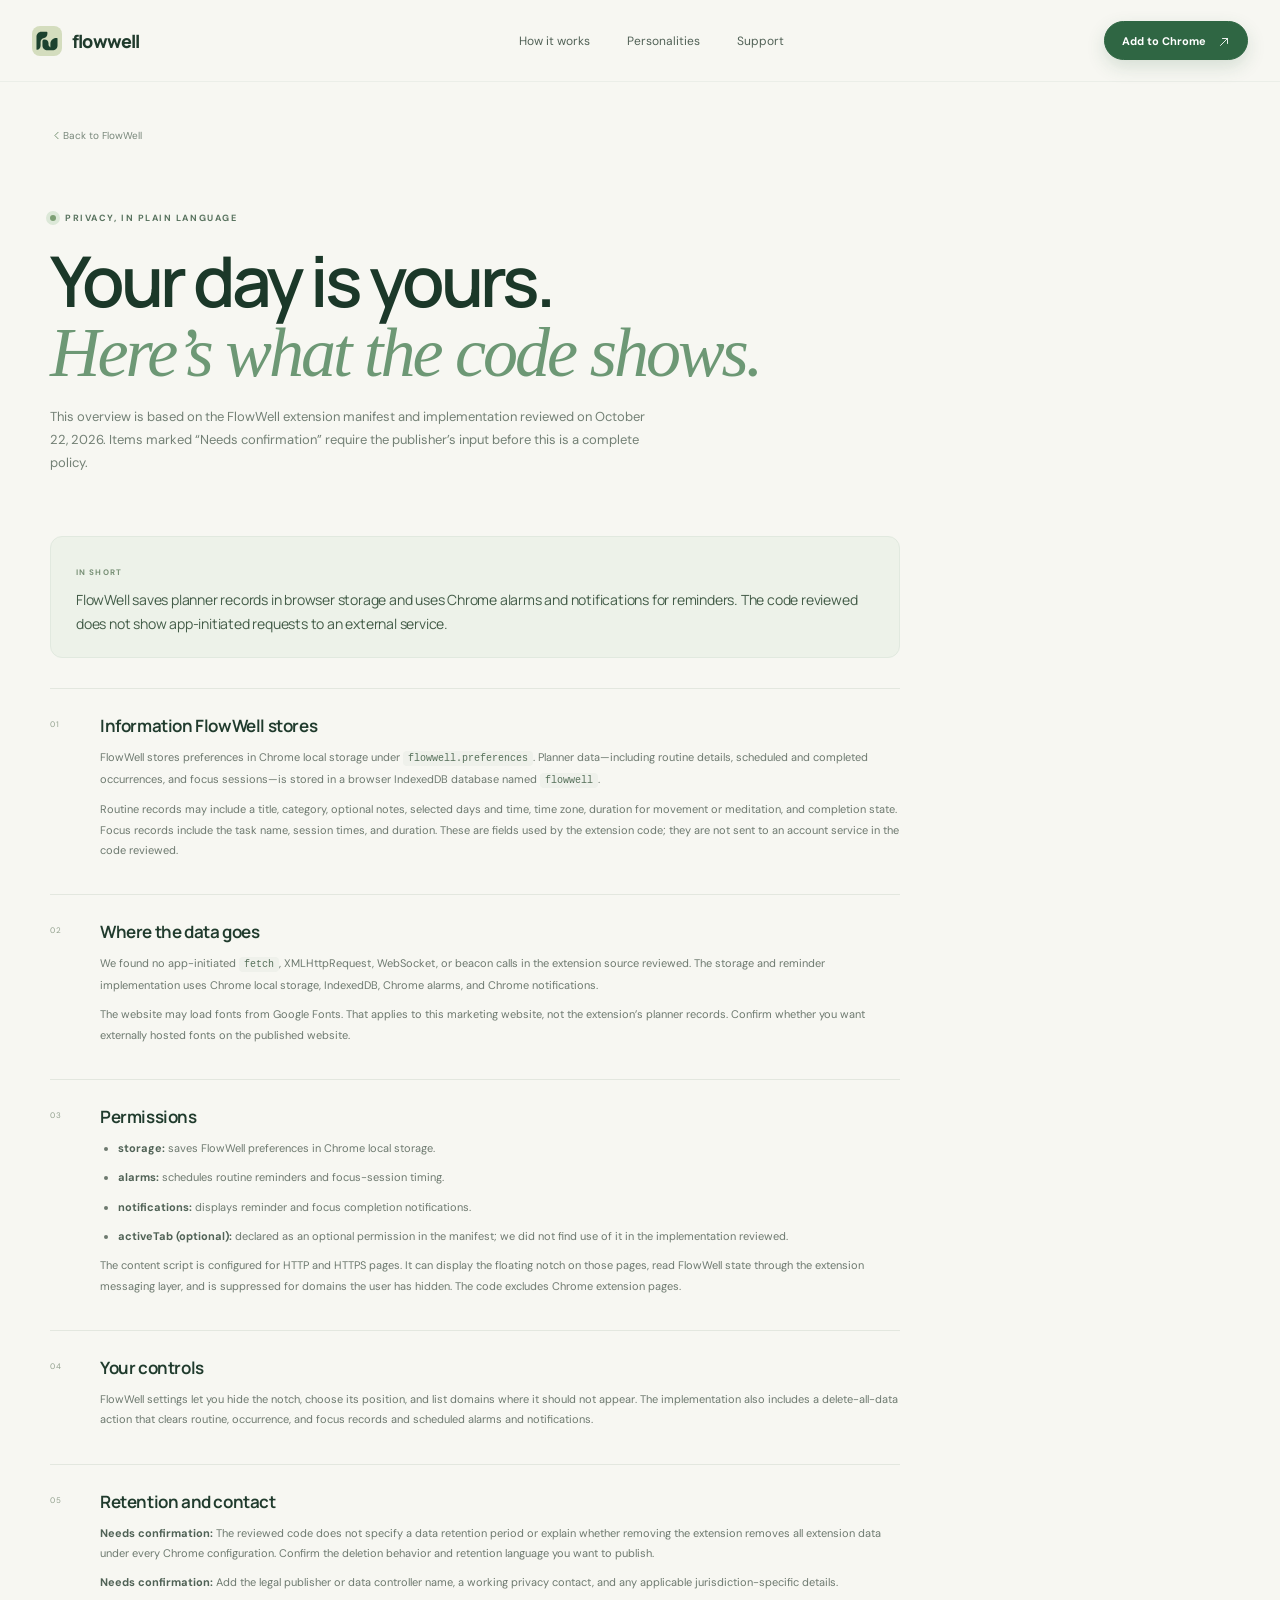
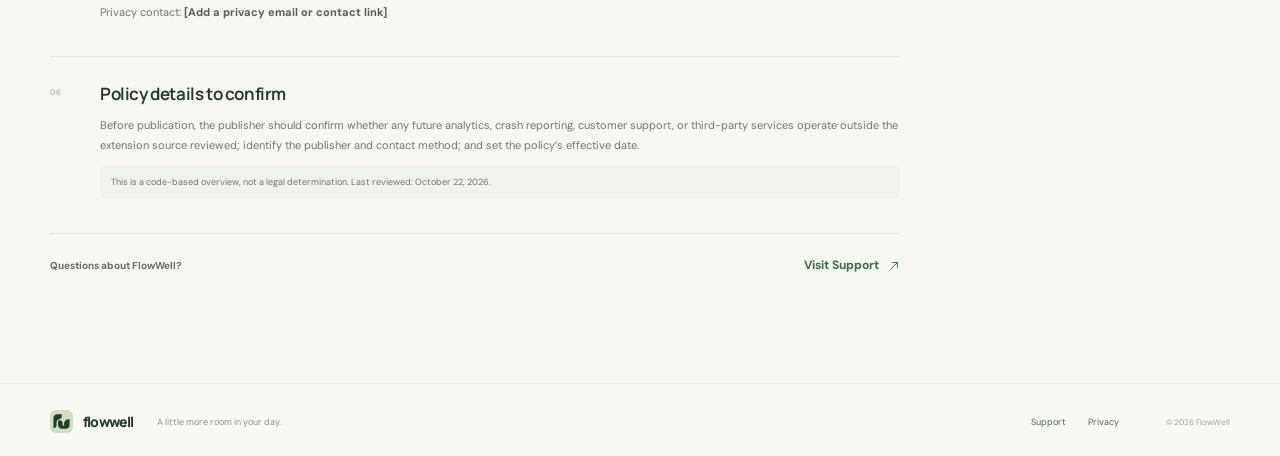
==== privacy/index.html @ b74dd92d "Add FlowWell marketing website" ====
<!doctype html><html lang="en"><head><meta charset="utf-8"><meta name="viewport" content="width=device-width,initial-scale=1"><meta name="theme-color" content="#f7f7f2"><meta name="description" content="FlowWell privacy overview based on the extension's manifest and implementation."><title>Privacy — FlowWell</title><link rel="icon" href="/icon/flowwell-friendly-128.png"><link href="https://fonts.googleapis.com/css2?family=DM+Sans:wght@400;500;600;700&family=Manrope:wght@400;500;600;700;800&display=swap" rel="stylesheet"><link rel="stylesheet" href="/styles.css"></head><body class="subpage"><header class="site-header"><a class="brand" href="/"><img src="/icon/flowwell-friendly.svg" alt=""><span>flowwell</span></a><nav class="main-nav"><a href="/#how">How it works</a><a href="/#personalities">Personalities</a><a href="/support">Support</a></nav><a class="button button-small header-cta" href="/#install">Add to Chrome <span>↗</span></a><button class="menu-toggle" aria-label="Open navigation" aria-expanded="false"><i></i><i></i></button></header><main class="subpage-main section-wrap"><a class="back-link" href="/">← &nbsp; Back to FlowWell</a><div class="subpage-hero"><span class="eyebrow"><i class="eyebrow-dot"></i> PRIVACY, IN PLAIN LANGUAGE</span><h1>Your day is yours.<br><em>Here’s what the code shows.</em></h1><p>This overview is based on the FlowWell extension manifest and implementation reviewed on October 22, 2026. Items marked “Needs confirmation” require the publisher’s input before this is a complete policy.</p></div><div class="privacy-document"><div class="privacy-summary"><span>IN SHORT</span><p>FlowWell saves planner records in browser storage and uses Chrome alarms and notifications for reminders. The code reviewed does not show app-initiated requests to an external service.</p></div><section><span class="doc-number">01</span><div><h2>Information FlowWell stores</h2><p>FlowWell stores preferences in Chrome local storage under <code>flowwell.preferences</code>. Planner data—including routine details, scheduled and completed occurrences, and focus sessions—is stored in a browser IndexedDB database named <code>flowwell</code>.</p><p>Routine records may include a title, category, optional notes, selected days and time, time zone, duration for movement or meditation, and completion state. Focus records include the task name, session times, and duration. These are fields used by the extension code; they are not sent to an account service in the code reviewed.</p></div></section><section><span class="doc-number">02</span><div><h2>Where the data goes</h2><p>We found no app-initiated <code>fetch</code>, XMLHttpRequest, WebSocket, or beacon calls in the extension source reviewed. The storage and reminder implementation uses Chrome local storage, IndexedDB, Chrome alarms, and Chrome notifications.</p><p>The website may load fonts from Google Fonts. That applies to this marketing website, not the extension’s planner records. Confirm whether you want externally hosted fonts on the published website.</p></div></section><section><span class="doc-number">03</span><div><h2>Permissions</h2><ul><li><strong>storage:</strong> saves FlowWell preferences in Chrome local storage.</li><li><strong>alarms:</strong> schedules routine reminders and focus-session timing.</li><li><strong>notifications:</strong> displays reminder and focus completion notifications.</li><li><strong>activeTab (optional):</strong> declared as an optional permission in the manifest; we did not find use of it in the implementation reviewed.</li></ul><p>The content script is configured for HTTP and HTTPS pages. It can display the floating notch on those pages, read FlowWell state through the extension messaging layer, and is suppressed for domains the user has hidden. The code excludes Chrome extension pages.</p></div></section><section><span class="doc-number">04</span><div><h2>Your controls</h2><p>FlowWell settings let you hide the notch, choose its position, and list domains where it should not appear. The implementation also includes a delete-all-data action that clears routine, occurrence, and focus records and scheduled alarms and notifications.</p></div></section><section><span class="doc-number">05</span><div><h2>Retention and contact</h2><p><strong>Needs confirmation:</strong> The reviewed code does not specify a data retention period or explain whether removing the extension removes all extension data under every Chrome configuration. Confirm the deletion behavior and retention language you want to publish.</p><p><strong>Needs confirmation:</strong> Add the legal publisher or data controller name, a working privacy contact, and any applicable jurisdiction-specific details.</p><p>Privacy contact: <strong>[Add a privacy email or contact link]</strong></p></div></section><section><span class="doc-number">06</span><div><h2>Policy details to confirm</h2><p>Before publication, the publisher should confirm whether any future analytics, crash reporting, customer support, or third-party services operate outside the extension source reviewed; identify the publisher and contact method; and set the policy’s effective date.</p><p class="review-note">This is a code-based overview, not a legal determination. Last reviewed: October 22, 2026.</p></div></section><div class="privacy-next"><span>Questions about FlowWell?</span><a class="text-link" href="/support">Visit Support <span>↗</span></a></div></div></main><footer class="site-footer"><a class="brand footer-brand" href="/"><img src="/icon/flowwell-friendly.svg" alt=""><span>flowwell</span></a><span class="footer-note">A little more room in your day.</span><nav><a href="/support">Support</a><a href="/privacy">Privacy</a></nav><small>© 2026 FlowWell</small></footer><script src="/icons.js" defer></script><script src="/app.js" defer></script></body></html>
---- styles.css ----
:root{--paper:#f7f7f2;--ink:#203b2d;--muted:#657268;--green:#457853;--green-dark:#183a2b;--mint:#e6eee4;--line:#e3e7df;--serif:Georgia,'Times New Roman',serif;--sans:'DM Sans',sans-serif;--display:'Manrope',sans-serif;--ease:cubic-bezier(.2,.75,.25,1)}*{box-sizing:border-box}html{scroll-behavior:smooth;scroll-padding-top:100px}body{margin:0;background:var(--paper);color:var(--ink);font-family:var(--sans);-webkit-font-smoothing:antialiased}a{color:inherit;text-decoration:none}button{font:inherit}button:focus-visible,a:focus-visible,summary:focus-visible{outline:3px solid #8ba97c;outline-offset:4px;border-radius:4px}.section-wrap{width:min(1180px,calc(100% - 64px));margin-inline:auto}.site-header{height:82px;padding:0 max(32px,calc((100vw - 1320px)/2));display:flex;align-items:center;justify-content:space-between;position:sticky;top:0;z-index:20;background:#f7f7f2eF;backdrop-filter:blur(18px);border-bottom:1px solid #e7eae3b8;animation:header-in .7s var(--ease) both}.brand{display:flex;align-items:center;gap:10px;font-family:var(--display);font-size:18px;font-weight:800;letter-spacing:-.8px}.brand img{width:30px;height:30px}.main-nav{display:flex;gap:37px;margin-left:60px}.main-nav a,.site-footer nav a{font-size:12px;color:#526257;transition:color .2s}.main-nav a:hover,.site-footer nav a:hover{color:#34704b}.button{min-height:50px;padding:0 23px;background:#2f6643;color:white;border:1px solid #2f6643;display:inline-flex;align-items:center;justify-content:center;gap:17px;border-radius:999px;font-size:13px;font-weight:700;box-shadow:0 7px 18px #2f66432b;transition:transform .25s var(--ease),box-shadow .25s,background .25s}.button:hover{transform:translateY(-3px);box-shadow:0 12px 25px #2f66443a;background:#244f35}.button span{font-size:16px;transition:transform .25s}.button:hover span{transform:translate(2px,-2px)}.button-small{min-height:39px;padding:0 17px;font-size:11px;gap:12px}.menu-toggle{display:none}.hero{min-height:650px;padding-top:95px;padding-bottom:92px;display:grid;grid-template-columns:.92fr 1.08fr;gap:34px;align-items:center}.eyebrow{display:inline-flex;align-items:center;gap:9px;font-size:9px;letter-spacing:1.55px;font-weight:700;color:#59735f}.eyebrow-dot{width:6px;height:6px;border-radius:50%;background:#7d9f74;box-shadow:0 0 0 4px #dce8d8;animation:dot-breathe 2.6s ease-in-out infinite}.hero h1,.subpage-hero h1{margin:24px 0 20px;font-family:var(--display);font-size:clamp(52px,6vw,80px);line-height:.99;letter-spacing:-5.5px;font-weight:600;color:#1b3829}.serene-word,h2 em,.subpage-hero h1 em{font-family:var(--serif);font-weight:400;letter-spacing:-4px;color:#6d9875}.hero-lede{max-width:418px;color:#67746b;font-size:15px;line-height:1.8}.hero-actions{margin-top:28px;display:flex;align-items:center;gap:26px}.text-link{font-size:12px;font-weight:700;color:#376d48;display:inline-flex;align-items:center;gap:9px}.text-link span{transition:transform .2s}.text-link:hover span{transform:translate(4px,-2px)}.hero-note{display:flex;align-items:center;gap:12px;margin-top:36px;color:#728075;font-size:10px}.tiny-avatars{display:flex;padding-left:4px}.tiny-avatars img{width:24px;height:24px;border-radius:50%;border:2px solid var(--paper);margin-left:-4px}.hero-art{position:relative;min-height:480px;display:grid;place-items:center;isolation:isolate}.browser-frame{width:min(590px,100%);height:376px;position:relative;z-index:2;overflow:visible;border:1px solid #d8dfd6;border-radius:15px;background:#fff;box-shadow:0 32px 75px #24422a16,0 2px 6px #1b382911;transform:perspective(1200px) rotateY(-5deg) rotateX(1deg);animation:frame-float 7s ease-in-out infinite}.browser-bar{height:41px;border-bottom:1px solid #eef0ec;display:flex;align-items:center;padding:0 13px;gap:20px}.traffic{display:flex;gap:5px}.traffic i{width:7px;height:7px;border-radius:50%;background:#e9ad9e}.traffic i:nth-child(2){background:#ecd9a3}.traffic i:nth-child(3){background:#b2ceb0}.address-pill{width:210px;margin:auto;background:#f4f6f2;border-radius:5px;padding:5px 10px;text-align:center;font-size:8px;color:#9aa49b}.lock{color:#84a185}.browser-dots{font-size:10px;color:#aab3a9;letter-spacing:2px}.browser-page{height:335px;padding:19px 24px;overflow:hidden;border-radius:0 0 15px 15px;background:#fbfcf8}.page-top{display:flex;justify-content:space-between;color:#8f9d8c;font-size:7px;letter-spacing:.5px}.page-logo{font-weight:800;letter-spacing:1.7px;color:#516f57}.page-body{width:270px;margin:35px auto}.page-kicker{font-family:var(--serif);font-style:italic;color:#95a592;font-size:11px}.page-title-lines{margin-top:9px}.page-title-lines b{display:block;width:180px;height:11px;margin:5px 0;background:#dfe7dc;border-radius:10px}.page-title-lines b:nth-child(2){width:135px}.page-line{display:block;width:220px;height:4px;margin-top:12px;background:#ebefea;border-radius:4px}.page-line.short{width:175px;margin-top:6px}.page-photo{position:relative;margin-top:18px;height:89px;border-radius:6px;overflow:hidden;background:linear-gradient(145deg,#e9edda,#d8e5d9 55%,#c7d7c9)}.sun{position:absolute;width:32px;height:32px;background:#ead8b8;border-radius:50%;top:17px;right:52px}.hill{position:absolute;bottom:-24px;width:190px;height:95px;border-radius:50% 50% 0 0}.hill-a{left:-20px;background:#9eaf94;transform:rotate(-8deg)}.hill-b{right:-37px;background:#829b85;bottom:-41px;transform:rotate(8deg)}.art-orbit{position:absolute;border:1px solid #dfe8db;border-radius:50%;z-index:-1;animation:orbit-breathe 8s ease-in-out infinite}.orbit-one{width:500px;height:500px}.orbit-two{width:425px;height:425px;animation-delay:-4s}.notch-demo{--n-bg:#fbfaf6;--n-panel:#f0f3ed;--n-ink:#26362d;--n-muted:#718076;--n-border:#e0e6dd;--n-accent:#477b53;--n-ring:#72a579;position:absolute;z-index:5;top:19px;left:50%;width:min(352px,calc(100% - 24px));transform:translateX(-50%);overflow:hidden;border:1px solid var(--n-border);border-radius:22px;background:var(--n-bg);color:var(--n-ink);box-shadow:0 17px 42px #24372733;transition:height .48s var(--ease),border-radius .4s,background .4s,color .4s}.notch-demo.gamified{--n-bg:#fbfaff;--n-panel:#f0ecf8;--n-ink:#302c45;--n-muted:#77728c;--n-border:#e1ddee;--n-accent:#7056aa;--n-ring:#9879d3}.notch-demo.workout{--n-bg:#19191c;--n-panel:#28282b;--n-ink:#f8f6f3;--n-muted:#b8b5b5;--n-border:#39393d;--n-accent:#ff906c;--n-ring:#ff906c}.notch-capsule{width:100%;height:58px;padding:0 14px;border:0;background:transparent;color:inherit;display:flex;align-items:center;gap:10px;text-align:left;cursor:pointer}.notch-capsule img{width:28px;height:28px;transition:transform .4s}.notch-capsule:hover img{transform:rotate(-9deg) scale(1.05)}.notch-title{min-width:0;flex:1;display:flex;flex-direction:column;gap:4px}.notch-title b{font-size:11px;white-space:nowrap;overflow:hidden;text-overflow:ellipsis}.notch-title small{font-size:7px;letter-spacing:.8px;color:var(--n-muted);font-weight:700}.notch-ring{width:21px;height:21px;border-radius:50%;background:conic-gradient(var(--n-ring) 41%,#e0e6df 0);display:grid;place-items:center;transition:transform .4s}.notch-ring i{width:15px;height:15px;background:var(--n-bg);border-radius:50%}.notch-chevron{font-size:14px;color:var(--n-muted);transition:transform .35s}.notch-demo.collapsed .notch-chevron{transform:rotate(180deg)}.notch-details{padding:2px 13px 12px;animation:detail-in .45s var(--ease) both}.notch-demo.collapsed .notch-details{display:none}.notch-greeting{display:flex;justify-content:space-between;align-items:center;padding:9px 3px 12px}.notch-greeting div{display:flex;flex-direction:column;gap:5px}.notch-greeting small{color:var(--n-muted);font-size:7px;letter-spacing:1px;font-weight:700}.notch-greeting b{font-size:13px;letter-spacing:-.3px}.mood-mark{display:grid;place-items:center;width:29px;height:29px;border-radius:50%;background:var(--n-panel);color:var(--n-accent);font-size:16px;animation:mood-turn 16s linear infinite}.reminder-preview{padding:10px 11px;border-radius:12px;border:1px solid var(--n-border);background:var(--n-panel);animation:card-pop .6s var(--ease) both}.reminder-meta{display:flex;justify-content:space-between;margin-bottom:8px;font-size:7px;letter-spacing:.6px;font-weight:700;color:var(--n-muted)}.reminder-preview>b{font-size:11px}.reminder-preview p{margin:6px 0 9px;font-size:9px;color:var(--n-muted)}.notch-actions{display:flex;gap:6px}.notch-actions span{padding:6px 9px;border:1px solid var(--n-border);border-radius:7px;color:var(--n-ink);font-size:8px;font-weight:600;background:var(--n-bg)}.notch-actions span:first-child{background:var(--n-accent);color:#fff;border-color:var(--n-accent)}.notch-foot{display:flex;justify-content:space-between;padding:10px 2px 1px;font-size:7px;color:var(--n-muted)}.notch-foot b{color:var(--n-accent)}.art-caption{position:absolute;left:50%;top:410px;transform:translateX(-50%);z-index:3;white-space:nowrap;color:#8a988b;font-size:8px;letter-spacing:1.5px;font-weight:700}.caption-pulse{display:inline-block;width:6px;height:6px;margin-right:7px;border-radius:50%;background:#7fa57b;animation:dot-breathe 2s infinite}.float-chip{position:absolute;z-index:6;padding:11px 14px;display:flex;gap:10px;align-items:center;background:#fff;border:1px solid #e2e7e0;border-radius:12px;box-shadow:0 10px 25px #253b291b;animation:chip-float 5s ease-in-out infinite}.float-chip span:not(.chip-icon):not(.chip-check){display:flex;flex-direction:column;gap:4px}.float-chip b{font-size:10px}.float-chip small{font-size:6px;letter-spacing:.8px;color:#829087}.chip-icon,.chip-check{width:26px;height:26px;border-radius:50%;display:grid;place-items:center;background:#e8efe5;color:#457853}.chip-top{top:100px;right:-9px}.chip-bottom{bottom:59px;left:-2px;animation-delay:-2.5s}.ticker{overflow:hidden;border-block:1px solid #e8ebe5;background:#f0f2ec}.ticker-track{width:max-content;height:52px;display:flex;align-items:center;gap:36px;animation:ticker-scroll 32s linear infinite}.ticker span{font-size:8px;letter-spacing:1.8px;font-weight:700;color:#748476}.ticker i{color:#9bad91;font-size:11px;font-style:normal}.intro{padding-top:130px;padding-bottom:127px}.section-heading{text-align:center;max-width:600px;margin:0 auto 48px}.section-heading h2,.personality-heading h2,.routine-copy h2,.privacy-content h2,.faq-heading h2,.notch-copy h2{font-family:var(--display);font-weight:550;letter-spacing:-2.4px;line-height:1.07;font-size:clamp(34px,4vw,48px);margin:18px 0 14px}.section-heading h2 em,.personality-heading h2 em,.routine-copy h2 em,.privacy-content h2 em,.faq-heading h2 em,.notch-copy h2 em{letter-spacing:-2px}.section-heading p,.personality-heading>p,.routine-copy>p,.privacy-content>p,.notch-copy>p{max-width:490px;margin:0 auto;color:#738075;font-size:12px;line-height:1.8}.story-grid{display:grid;grid-template-columns:repeat(3,1fr);gap:16px}.story-card{position:relative;min-height:360px;border:1px solid #e2e7df;border-radius:15px;background:#fbfcf9;padding:21px;overflow:hidden;transition:transform .35s var(--ease),box-shadow .35s,border-color .3s}.story-card:hover{transform:translateY(-6px);box-shadow:0 18px 37px #213a2814;border-color:#d4dfd2}.card-index{font-size:8px;letter-spacing:1px;color:#91a091;font-weight:700}.mini-calendar{margin-top:21px;padding:14px;background:white;border:1px solid #edf0eb;border-radius:10px;box-shadow:0 4px 14px #1f3a2508}.calendar-head{display:flex;justify-content:space-between;font-size:9px;color:#45594a}.calendar-head span{color:#9aa69b}.week-row{display:grid;grid-template-columns:repeat(5,1fr);margin:14px 0 10px}.week-row span{display:flex;flex-direction:column;align-items:center;gap:4px;padding:5px 0;color:#99a49a}.week-row small{font-size:6px;letter-spacing:.6px}.week-row b{font-size:9px;font-weight:500}.week-row .active{border-radius:7px;background:#e8f0e4;color:#3f754b}.agenda-row{display:flex;align-items:center;gap:8px;padding:8px 0;border-top:1px solid #f0f2ed}.agenda-dot{width:6px;height:6px;border-radius:50%;background:#80a680}.agenda-dot.lilac{background:#9985c1}.agenda-row>span{display:flex;flex-direction:column;gap:3px;flex:1}.agenda-row b{font-size:8px}.agenda-row small{font-size:6px;color:#8b988c}.agenda-row strong{font-size:9px;color:#68906b}.agenda-clock{color:#9b8bc4!important}.story-card h3{margin:19px 0 7px;font-family:var(--display);font-size:15px;letter-spacing:-.4px}.story-card>p{margin:0;color:#7b877d;font-size:10px;line-height:1.65}.focus-card{background:#f1f3ed}.focus-visual{height:201px;position:relative;display:grid;place-items:center;overflow:hidden}.focus-halo{position:absolute;width:156px;height:156px;border:1px solid #d8e1d3;border-radius:50%;animation:halo 5s ease-in-out infinite}.focus-halo:before,.focus-halo:after{content:'';position:absolute;inset:13px;border:1px solid #dce5d8;border-radius:50%}.focus-halo:after{inset:27px}.focus-disc{width:126px;height:126px;border-radius:50%;background:#fff;box-shadow:0 6px 20px #34553812;display:flex;flex-direction:column;align-items:center;justify-content:center;position:relative}.focus-disc>span{font-size:6px;letter-spacing:1px;color:#829183;font-weight:700}.focus-disc>b{margin:6px 0;font-size:25px;font-family:var(--display);letter-spacing:-1.5px;font-weight:600;color:#315b3a;font-variant-numeric:tabular-nums}.focus-disc>b span{color:#80a480}.focus-disc small{font-size:7px;color:#829183}.focus-dot{position:absolute;width:8px;height:8px;border-radius:50%;background:#6d9875;box-shadow:0 0 0 5px #e4ebe0}.dot-a{top:35px;left:77px}.dot-b{bottom:29px;right:76px;width:5px;height:5px}.focus-label{position:absolute;right:9px;top:35px;font-family:var(--serif);font-size:9px;line-height:1.35;font-style:italic;color:#8d9e8c}.summary-card{background:#fbfaf6}.summary-top{display:flex;flex-direction:column;gap:5px;margin-top:19px}.summary-top span{font-size:7px;color:#91a091;letter-spacing:1px;font-weight:700}.summary-top b{font-family:var(--display);font-size:13px}.summary-complete{display:flex;gap:12px;align-items:center;padding:15px 0}.summary-ring{width:51px;height:51px;display:grid;place-items:center;border-radius:50%;background:conic-gradient(#77a276 67%,#e4e9df 0);position:relative}.summary-ring:before{content:'';position:absolute;inset:5px;border-radius:50%;background:#fbfaf6}.summary-ring span{position:relative;font-family:var(--display);font-size:16px;font-weight:700}.summary-ring small{font-size:8px;color:#849186}.summary-complete>div:last-child{display:flex;flex-direction:column;gap:4px}.summary-complete>div:last-child b{font-size:8px}.summary-complete>div:last-child small{font-size:7px;color:#849186}.summary-stats{display:grid;grid-template-columns:1fr 1fr;gap:6px}.summary-stats div{padding:8px;background:#f3f4ef;border-radius:7px;display:flex;flex-direction:column;gap:4px}.summary-stats span{font-size:7px;color:#829084}.summary-stats b{font-size:9px}.notch-section{padding:92px 0;background:#edf1e9;overflow:hidden}.notch-section-inner{display:grid;grid-template-columns:.8fr 1.2fr;gap:60px;align-items:center}.notch-copy h2{margin-top:20px}.notch-copy>p{margin:0;max-width:390px}.state-buttons{display:flex;flex-wrap:wrap;gap:7px;margin-top:27px}.state-btn{border:1px solid #d5ded2;border-radius:999px;background:transparent;color:#68796b;padding:9px 12px;font-size:9px;cursor:pointer;transition:all .2s}.state-btn:hover{border-color:#8dab88;color:#345d3c}.state-btn.active{border-color:#477b53;background:#477b53;color:white;box-shadow:0 4px 12px #477b532a}.state-hint{display:flex;align-items:center;gap:9px;margin:13px 0 0;color:#89948a;font-size:8px}.hint-line{width:19px;height:1px;background:#95a58f}.notch-stage{min-height:390px;display:grid;place-items:center;position:relative}.stage-browser{position:relative;width:min(545px,100%);height:332px;border:1px solid #d7ded6;border-radius:12px;background:#fbfcf9;box-shadow:0 22px 55px #30453118;transform:perspective(1000px) rotateY(4deg);transition:transform .5s var(--ease)}.stage-browser:hover{transform:perspective(1000px) rotateY(0) translateY(-3px)}.stage-top{height:35px;border-bottom:1px solid #e9ede7;display:flex;align-items:center;padding:0 12px;gap:16px}.stage-top .address-pill{width:190px}.stage-copy{padding:44px 58px}.stage-copy span{display:block;color:#91a18d;font-size:7px;letter-spacing:1.2px;font-weight:700}.stage-copy b{display:block;margin:11px 0 17px;font-family:var(--serif);font-size:24px;font-weight:400;line-height:1.2;color:#637961}.stage-copy i{display:block;width:184px;height:4px;margin:6px 0;border-radius:3px;background:#e7ece4}.stage-copy i:last-child{width:145px}.stage-browser .notch-demo{top:14px}.stage-browser .notch-demo.collapsed{height:59px}.stage-browser .notch-demo.focus-preview .notch-ring{background:conic-gradient(var(--n-ring) 72%,#e0e6df 0)}.notch-demo.focus-preview .reminder-preview{padding:10px 11px}.personality-section{padding-top:124px;padding-bottom:130px}.personality-heading{display:flex;justify-content:space-between;align-items:end;margin-bottom:34px}.personality-heading h2{margin-bottom:0}.personality-heading>p{margin:0 0 5px;max-width:320px}.personality-grid{display:grid;grid-template-columns:repeat(3,1fr);gap:14px}.personality-card{position:relative;min-height:329px;padding:20px;border-radius:13px;border:1px solid #e1e6de;background:#edf3ea;overflow:hidden;transition:transform .35s var(--ease),box-shadow .35s,border-color .3s}.personality-card:hover{transform:translateY(-6px);box-shadow:0 17px 32px #23422b18}.personality-top{display:flex;align-items:center;justify-content:space-between;font-size:7px;letter-spacing:1px;font-weight:700;color:#769079}.personality-check{width:17px;height:17px;border-radius:50%;display:grid;place-items:center;background:#dce8d8;color:#477b53;font-size:9px}.personality-logo{width:58px;height:58px;display:block;margin:24px 0 12px;filter:drop-shadow(0 6px 8px #31543817);transition:transform .4s var(--ease)}.personality-card:hover .personality-logo{transform:rotate(-5deg) scale(1.08)}.personality-card h3{margin:0;font-family:var(--display);font-size:20px;letter-spacing:-.7px}.personality-card p{max-width:265px;min-height:48px;margin:8px 0 15px;color:#718074;font-size:10px;line-height:1.65}.swatches{display:flex;gap:5px}.swatches i{width:19px;height:5px;border-radius:4px;background:#477b53}.swatches i:nth-child(2){background:#a7b99b}.swatches i:nth-child(3){background:#e2d5c5}.personality-select{position:absolute;right:17px;bottom:17px;padding:8px 10px;border:1px solid #d2dfd0;border-radius:999px;background:#f8faf6;color:#416c49;font-size:8px;font-weight:700;cursor:pointer;transition:all .2s}.personality-select:hover{background:#477b53;color:#fff;border-color:#477b53}.personality-select span{margin-left:8px}.gamified-card{background:#f1eef8;border-color:#e4dcef}.gamified-card .personality-top{color:#8070a5}.gamified-card .personality-check{background:#e5dff1;color:#7056aa}.gamified-card h3{color:#443660}.gamified-card p{color:#79728b}.gamified-card .swatches i{background:#7056aa}.gamified-card .swatches i:nth-child(2){background:#af9ad5}.gamified-card .swatches i:nth-child(3){background:#d6d1e2}.gamified-card .personality-select{color:#6c579d;background:#faf8fc;border-color:#ded6ec}.gamified-card .personality-select:hover{background:#7056aa;color:white}.plant-ornament{position:absolute;right:27px;top:91px;color:#a28bd0;font-size:29px;opacity:.65;animation:plant-sway 4s ease-in-out infinite}.workout-card{background:#202124;border-color:#343539;color:#f3f1ef}.workout-card .personality-top{color:#b6a8a2}.workout-card .personality-check{color:#fa997b;background:#383235}.workout-card p{color:#b0adb0}.workout-card .swatches i{background:#ff906c}.workout-card .swatches i:nth-child(2){background:#778d75}.workout-card .swatches i:nth-child(3){background:#35363a}.workout-card .personality-select{background:#303034;border-color:#48484d;color:#ffab8f}.workout-card .personality-select:hover{background:#ff906c;color:#261a17;border-color:#ff906c}.motion-lines{position:absolute;right:20px;top:105px;width:63px;height:43px}.motion-lines i{position:absolute;right:0;width:28px;height:2px;border-radius:2px;background:#fa9273;transform:rotate(-37deg)}.motion-lines i:nth-child(2){top:11px;right:11px;width:20px;opacity:.7}.motion-lines i:nth-child(3){top:22px;right:23px;width:14px;opacity:.45}.routine-section{padding:102px 0;background:#f0f2ec;overflow:hidden}.routine-inner{display:grid;grid-template-columns:1fr 1fr;gap:80px;align-items:center}.routine-copy h2{margin-top:18px}.routine-copy>p{margin:0;max-width:415px}.routine-list{list-style:none;padding:0;margin:22px 0 0;display:grid;gap:11px;color:#607064;font-size:10px}.routine-list li{display:flex;align-items:center;gap:10px}.routine-list li span{width:19px;height:19px;display:grid;place-items:center;border-radius:50%;background:#e1eade;color:#618966;font-size:10px}.routine-visual{min-height:360px;display:grid;place-items:center;position:relative}.routine-blob{width:310px;height:310px;position:absolute;border-radius:47% 53% 62% 38%/45% 41% 59% 55%;background:#e4ebdf;animation:blob-drift 11s ease-in-out infinite}.routine-note{position:relative;width:min(330px,90%);padding:20px;background:#fff;border:1px solid #e3e9e0;border-radius:14px;box-shadow:0 22px 48px #263f2a12;transform:rotate(2deg);animation:note-float 7s ease-in-out infinite}.note-overline{font-size:7px;letter-spacing:1.1px;font-weight:700;color:#94a092}.routine-item{display:flex;align-items:center;gap:10px;padding:14px 0;border-bottom:1px solid #f0f2ee}.routine-icon{width:29px;height:29px;border-radius:9px;display:grid;place-items:center;font-size:15px}.routine-icon.mint{background:#edf4e8;color:#628762}.routine-icon.peach{background:#faeee6;color:#bd8a6a}.routine-icon.lilac{background:#f1edf8;color:#917bb6}.routine-item>span:nth-child(2){display:flex;flex-direction:column;gap:4px;flex:1}.routine-item b{font-size:10px}.routine-item small{font-size:8px;color:#8b978d}.routine-item>i{font-style:normal;font-size:9px;color:#6b966f}.routine-item>i.routine-upcoming{color:#9da69d}.routine-add{padding-top:12px;color:#6f9271;font-size:9px;font-weight:700}.routine-spark{position:absolute;color:#90a989;font-size:17px}.spark-a{top:31px;right:33px;animation:spin 20s linear infinite}.spark-b{bottom:34px;left:32px;font-size:11px;animation:spin 13s linear infinite reverse}.privacy-strip{padding-top:116px;padding-bottom:125px;display:grid;grid-template-columns:90px 1.05fr 1fr;gap:35px;align-items:start}.privacy-mark{width:62px;height:62px;border:1px solid #dce6d8;border-radius:50%;display:grid;place-items:center;background:#eff4ec;color:#638966;font-size:30px;animation:slow-breathe 5s ease-in-out infinite}.privacy-content h2{font-size:38px}.privacy-content>p{max-width:420px;margin:0 0 17px}.privacy-lines{padding-top:8px}.privacy-lines div{display:grid;grid-template-columns:29px 1fr;gap:2px 10px;padding:12px 0;border-bottom:1px solid #e3e8e0}.privacy-lines div:first-child{border-top:1px solid #e3e8e0}.privacy-lines b{grid-row:span 2;color:#9aaa98;font-size:8px;letter-spacing:.6px}.privacy-lines span{font-weight:700;font-size:10px}.privacy-lines small{font-size:8px;color:#879388}.faq-section{padding-top:96px;padding-bottom:108px;border-top:1px solid #e7ebe4;display:grid;grid-template-columns:.75fr 1.25fr;gap:75px}.faq-heading h2{margin-bottom:18px}.faq-list details{border-bottom:1px solid #e2e8e0}.faq-list details:first-child{border-top:1px solid #e2e8e0}.faq-list summary{list-style:none;cursor:pointer;display:flex;justify-content:space-between;align-items:center;padding:17px 2px;font-family:var(--display);font-size:12px;font-weight:650}.faq-list summary::-webkit-details-marker{display:none}.faq-list summary span{color:#789375;font-size:17px;font-weight:400;transition:transform .3s}.faq-list details[open] summary span{transform:rotate(45deg)}.faq-list details p{margin:-2px 30px 17px 2px;color:#758177;font-size:10px;line-height:1.8;animation:detail-in .3s var(--ease)}.faq-list details a{text-decoration:underline;color:#386f49}.install-section{position:relative;overflow:hidden;min-height:390px;display:grid;place-items:center;background:#284f38;color:#f7f6ef;text-align:center}.install-inner{position:relative;z-index:2;padding:65px 24px;display:flex;flex-direction:column;align-items:center}.install-inner>img{width:45px;height:45px;margin-bottom:17px;filter:brightness(0) invert(1);opacity:.95}.install-inner .eyebrow{color:#b9cbb8}.install-inner h2{margin:16px 0 11px;font-family:var(--display);font-weight:550;font-size:39px;letter-spacing:-2px;line-height:1.07}.install-inner h2 em{font-family:var(--serif);font-weight:400;color:#bad2b5;letter-spacing:-1.5px}.install-inner p{margin:0 0 20px;color:#d1ddcf;font-size:10px}.button-light{background:#f7f7f2;color:#295238;border-color:#f7f7f2;box-shadow:0 7px 19px #142b1d44}.button-light:hover{background:#e6eee4;color:#295238}.install-note{margin-top:10px;font-size:8px;color:#b6c9b6}.install-flower{position:absolute;color:#52795e;opacity:.42;font-size:180px;line-height:1;animation:slow-breathe 9s ease-in-out infinite}.flower-one{left:8%;top:-50px}.flower-two{right:12%;bottom:-100px;font-size:220px;animation-delay:-4s}.flower-three{right:27%;top:29px;font-size:74px;animation:spin 38s linear infinite}.site-footer{min-height:76px;padding:20px max(32px,calc((100vw - 1180px)/2));display:flex;align-items:center;gap:23px;background:#f8f8f4}.footer-brand{font-size:14px}.footer-brand img{width:23px;height:23px}.footer-note{font-size:9px;color:#89948a}.site-footer nav{display:flex;gap:22px;margin-left:auto}.site-footer nav a{font-size:9px}.site-footer>small{font-size:8px;color:#9aa39b;margin-left:24px}.reveal{opacity:0;transform:translateY(20px);transition:opacity .8s var(--ease),transform .8s var(--ease)}.reveal.visible{opacity:1;transform:translateY(0)}.story-grid .reveal:nth-child(2),.personality-grid .reveal:nth-child(2){transition-delay:.1s}.story-grid .reveal:nth-child(3),.personality-grid .reveal:nth-child(3){transition-delay:.2s}
/* Support and privacy pages */
.subpage-main{padding-top:44px;padding-bottom:110px}.back-link{display:inline-flex;color:#78877a;font-size:10px;transition:transform .2s,color .2s}.back-link:hover{transform:translateX(-3px);color:#376d48}.subpage-hero{max-width:780px;padding:58px 0 48px}.subpage-hero h1{font-size:clamp(48px,6vw,70px);letter-spacing:-4px;margin:20px 0 17px}.subpage-hero h1 em{letter-spacing:-3px}.subpage-hero>p{max-width:600px;color:#738075;font-size:13px;line-height:1.8}.help-layout{display:grid;grid-template-columns:190px 1fr;gap:85px;align-items:start}.help-toc{position:sticky;top:110px;display:grid;gap:14px;padding:17px 0;border-top:1px solid var(--line)}.help-toc b{font-size:8px;letter-spacing:1px;color:#93a092;margin-bottom:4px}.help-toc a{font-size:10px;color:#6e7b70;transition:color .2s,transform .2s}.help-toc a:hover{color:#376d48;transform:translateX(3px)}.help-content section,.privacy-document>section{display:grid;grid-template-columns:34px 1fr;gap:16px;padding:25px 0;border-top:1px solid var(--line);scroll-margin-top:100px}.help-number,.doc-number{font-size:8px;color:#93a18f;letter-spacing:.5px;padding-top:5px}.help-content h2,.privacy-document h2{font-family:var(--display);font-size:17px;letter-spacing:-.4px;font-weight:650;margin:0 0 10px}.help-content p,.privacy-document p,.privacy-document li{font-size:11px;color:#6d796f;line-height:1.85;margin:0 0 9px}.help-content ol,.privacy-document ul{padding-left:18px;margin:10px 0 0}.help-content li{font-size:10px;color:#6d796f;line-height:1.8;padding-left:4px}.help-content details{border-top:1px solid #e8ebe5}.help-content details:last-child{border-bottom:1px solid #e8ebe5}.help-content summary{padding:13px 0;list-style:none;display:flex;justify-content:space-between;cursor:pointer;font-size:10px;font-weight:650}.help-content summary::-webkit-details-marker{display:none}.help-content summary span{color:#789375}.help-content details p{padding:0 20px 11px 0;margin:0;animation:detail-in .3s var(--ease)}.contact-card{margin-top:27px;padding:20px;display:flex;align-items:flex-start;gap:14px;border-radius:12px;background:#edf2ea;border:1px solid #e1e9df}.contact-icon{width:30px;height:30px;display:grid;place-items:center;border-radius:50%;background:#e0ebdc;color:#4d7c54}.contact-card b{font-size:11px}.contact-card p{margin:6px 0;font-size:10px}.contact-card strong{color:#526456}.contact-card small{font-size:8px;color:#8a958b}.privacy-document{max-width:850px}.privacy-summary{padding:22px 25px;margin-bottom:30px;background:#edf2e9;border-radius:12px;border:1px solid #e1e9df}.privacy-summary>span{font-size:8px;letter-spacing:1.1px;color:#789076;font-weight:700}.privacy-summary p{font-family:var(--display);font-size:14px;line-height:1.7;letter-spacing:-.2px;color:#425b47;margin:8px 0 0}.privacy-document code{padding:2px 5px;border-radius:4px;background:#eff1eb;color:#56705a;font-size:10px}.privacy-document strong{color:#506256}.review-note{padding:9px 11px;background:#f0f2ec;border-radius:6px;font-size:9px!important}.privacy-next{display:flex;align-items:center;justify-content:space-between;padding-top:23px;border-top:1px solid var(--line);font-size:10px;font-weight:700;color:#617063}.subpage .site-footer{border-top:1px solid #e7ebe4}
@keyframes header-in{from{opacity:0;transform:translateY(-9px)}to{opacity:1;transform:translateY(0)}}@keyframes dot-breathe{0%,100%{box-shadow:0 0 0 4px #dce8d8;transform:scale(1)}50%{box-shadow:0 0 0 6px #dce8d866;transform:scale(.86)}}@keyframes frame-float{0%,100%{transform:perspective(1200px) rotateY(-5deg) rotateX(1deg) translateY(0)}50%{transform:perspective(1200px) rotateY(-5deg) rotateX(1deg) translateY(-7px)}}@keyframes orbit-breathe{0%,100%{transform:scale(.98);opacity:.65}50%{transform:scale(1.025);opacity:1}}@keyframes chip-float{0%,100%{transform:translateY(0) rotate(-2deg)}50%{transform:translateY(-7px) rotate(-1deg)}}@keyframes ticker-scroll{to{transform:translateX(-50%)}}@keyframes halo{0%,100%{transform:scale(.97);opacity:.75}50%{transform:scale(1.05);opacity:1}}@keyframes mood-turn{to{transform:rotate(360deg)}}@keyframes detail-in{from{opacity:0;transform:translateY(-5px)}to{opacity:1;transform:translateY(0)}}@keyframes card-pop{from{opacity:.6;transform:translateY(7px) scale(.985)}to{opacity:1;transform:translateY(0) scale(1)}}@keyframes plant-sway{0%,100%{transform:rotate(-6deg) translateY(0)}50%{transform:rotate(7deg) translateY(-4px)}}@keyframes blob-drift{0%,100%{border-radius:47% 53% 62% 38%/45% 41% 59% 55%;transform:rotate(0)}50%{border-radius:58% 42% 47% 53%/56% 55% 45% 44%;transform:rotate(8deg)}}@keyframes note-float{0%,100%{transform:rotate(2deg) translateY(0)}50%{transform:rotate(1deg) translateY(-6px)}}@keyframes slow-breathe{0%,100%{transform:scale(.97);opacity:.85}50%{transform:scale(1.04);opacity:1}}@keyframes spin{to{transform:rotate(360deg)}}
@media(max-width:950px){.site-header{padding-inline:26px}.hero{grid-template-columns:.85fr 1.15fr;gap:15px;min-height:610px;padding-top:70px}.hero h1{font-size:63px}.hero-art{min-height:420px}.browser-frame{height:345px}.browser-page{height:304px}.notch-demo{width:min(320px,calc(100% - 20px))}.art-orbit.orbit-one{width:420px;height:420px}.orbit-two{width:360px;height:360px}.float-chip{padding:9px 10px}.chip-top{right:-8px}.notch-section-inner{gap:35px}.faq-section{gap:42px}.routine-inner{gap:40px}.privacy-strip{grid-template-columns:66px 1.05fr 1fr;gap:22px}}
@media(max-width:700px){html{scroll-padding-top:76px}.section-wrap{width:calc(100% - 40px)}.site-header{height:68px;padding-inline:20px}.brand{font-size:16px}.brand img{width:27px;height:27px}.main-nav{display:none;position:absolute;left:0;right:0;top:68px;margin:0;padding:18px 21px 22px;background:#f7f7f2;border-bottom:1px solid var(--line);box-shadow:0 13px 20px #213b2910}.main-nav.open{display:grid;gap:18px}.main-nav a{font-size:12px}.header-cta{margin-left:auto;margin-right:12px}.menu-toggle{display:flex;width:34px;height:34px;border:1px solid var(--line);background:transparent;border-radius:50%;flex-direction:column;align-items:center;justify-content:center;gap:4px;cursor:pointer}.menu-toggle i{width:12px;height:1.5px;background:#52705a;transition:transform .2s}.menu-toggle[aria-expanded=true] i:first-child{transform:translateY(2.75px) rotate(45deg)}.menu-toggle[aria-expanded=true] i:last-child{transform:translateY(-2.75px) rotate(-45deg)}.hero{width:calc(100% - 40px);display:flex;flex-direction:column;align-items:stretch;gap:4px;padding-top:62px;padding-bottom:59px}.hero-copy{position:relative;z-index:2}.hero h1{font-size:clamp(55px,12vw,72px);letter-spacing:-4.5px;margin:19px 0 15px}.serene-word{letter-spacing:-3px}.hero-lede{font-size:13px;max-width:430px}.hero-actions{margin-top:21px}.hero-note{margin-top:21px}.hero-art{width:100%;min-height:390px;margin-top:20px}.browser-frame{width:min(540px,100%);height:330px;transform:none;animation:frame-float-mobile 7s ease-in-out infinite}.browser-page{height:289px}.page-body{margin-top:28px}.notch-demo{top:17px;width:min(345px,calc(100% - 20px))}.art-caption{top:355px}.float-chip.chip-top{top:80px;right:-2px}.float-chip.chip-bottom{bottom:39px;left:-3px}.art-orbit.orbit-one{width:350px;height:350px}.orbit-two{width:300px;height:300px}.ticker-track{height:45px;gap:24px}.intro{padding-top:80px;padding-bottom:78px}.section-heading{margin-bottom:30px}.section-heading h2,.personality-heading h2,.routine-copy h2,.privacy-content h2,.faq-heading h2,.notch-copy h2{font-size:37px}.story-grid{grid-template-columns:1fr;gap:11px}.story-card{min-height:auto;padding:19px}.mini-calendar{max-width:400px}.focus-visual{height:190px}.story-card h3{margin-top:13px}.notch-section{padding:69px 0}.notch-section-inner{grid-template-columns:1fr;gap:22px}.notch-copy>p{margin:0}.state-buttons{margin-top:20px}.notch-stage{min-height:310px}.stage-browser{height:300px}.stage-copy{padding:43px 35px}.stage-browser .notch-demo{top:12px}.personality-section{padding-top:80px;padding-bottom:82px}.personality-heading{display:block;margin-bottom:25px}.personality-heading>p{margin:15px 0 0}.personality-grid{grid-template-columns:1fr;gap:10px}.personality-card{min-height:280px}.personality-card p{max-width:330px;min-height:0}.personality-logo{margin-top:20px}.routine-section{padding:68px 0}.routine-inner{grid-template-columns:1fr;gap:15px}.routine-visual{min-height:330px}.routine-blob{width:280px;height:280px}.privacy-strip{padding-top:77px;padding-bottom:78px;grid-template-columns:45px 1fr;gap:15px}.privacy-mark{width:43px;height:43px;font-size:22px}.privacy-content h2{font-size:34px}.privacy-content>p{font-size:11px}.privacy-lines{grid-column:2}.faq-section{padding-top:69px;padding-bottom:73px;grid-template-columns:1fr;gap:20px}.faq-heading{display:grid;grid-template-columns:1fr auto;align-items:end}.faq-heading .eyebrow{grid-column:1/-1}.faq-heading h2{font-size:36px;margin:13px 0 0}.faq-heading>.text-link{padding-bottom:4px}.faq-list summary{font-size:11px;padding:15px 1px}.install-section{min-height:345px}.install-inner h2{font-size:34px}.flower-one{left:-52px}.flower-two{right:-75px}.flower-three{right:10%}.site-footer{padding:19px 20px;display:grid;grid-template-columns:1fr auto;gap:10px}.footer-brand{grid-column:1}.footer-note{grid-row:2}.site-footer nav{grid-column:2;grid-row:1;gap:13px}.site-footer>small{grid-column:2;grid-row:2;margin:0;text-align:right}.subpage-main{padding-top:30px;padding-bottom:76px}.subpage-hero{padding:45px 0 34px}.subpage-hero h1{font-size:clamp(45px,10vw,62px);letter-spacing:-3.5px}.subpage-hero h1 em{letter-spacing:-2.5px}.subpage-hero>p{font-size:12px}.help-layout{grid-template-columns:1fr;gap:22px}.help-toc{position:relative;top:auto;grid-template-columns:repeat(2,1fr);gap:11px 17px;padding:14px 0}.help-toc b{grid-column:1/-1}.help-content section,.privacy-document>section{grid-template-columns:24px 1fr;gap:9px;padding:20px 0}.help-content h2,.privacy-document h2{font-size:15px}.help-content p,.privacy-document p,.privacy-document li{font-size:10px}.privacy-summary{padding:17px}.privacy-summary p{font-size:12px}.privacy-next{padding-top:18px}}
@media(max-width:390px){.header-cta{padding:0 12px;font-size:9px}.hero h1{font-size:51px}.button{padding-inline:18px}.hero-art{min-height:350px}.browser-frame{height:300px}.browser-page{height:259px}.art-caption{top:321px}.float-chip{transform:scale(.9);transform-origin:left bottom}.chip-top{transform-origin:right top}.state-btn{font-size:8px;padding:8px 9px}}
@keyframes frame-float-mobile{0%,100%{transform:translateY(0)}50%{transform:translateY(-5px)}}
.notch-demo.focus-preview .reminder-preview p{font-family:var(--display);font-size:28px;line-height:1.1;letter-spacing:-1px;font-variant-numeric:tabular-nums;color:var(--n-ink);margin:12px 0}.notch-demo.focus-preview .notch-ring{transform:rotate(-35deg)}
.fw-product-icon{display:inline-flex;align-items:center;justify-content:center;line-height:0;vertical-align:middle;flex:none}.fw-product-icon svg{display:block}.mood-mark .fw-product-icon{width:100%;height:100%}.mood-mark .fw-product-icon svg{width:19px;height:19px}.notch-chevron .fw-product-icon svg{width:12px;height:12px}.n-category,.reminder-meta span:first-child{display:inline-flex;align-items:center;gap:4px}.n-category .fw-product-icon,.reminder-meta span:first-child .fw-product-icon{color:var(--n-accent)}.notch-actions .fw-product-icon{color:currentColor}.notch-actions span:first-child .fw-product-icon{margin-left:2px}.notch-foot b .fw-product-icon{margin-left:2px}.routine-icon .fw-product-icon svg{width:17px;height:17px}.routine-list li .fw-product-icon svg{width:14px;height:14px}.routine-list li>span{background:#e1eade!important}.agenda-product-icon{width:14px;height:14px;display:grid;place-items:center;color:#739071;flex:none}.agenda-product-icon .fw-product-icon svg{width:14px;height:14px}.agenda-row strong .fw-product-icon{color:#68906b}.chip-icon .fw-product-icon svg{width:16px;height:16px}.chip-check .fw-product-icon svg{width:15px;height:15px}.personality-check .fw-product-icon svg{width:12px;height:12px}.selected-personality .personality-check .fw-product-icon{color:#477b53}.gamified-card .selected-personality .personality-check .fw-product-icon{color:#7056aa}.workout-card .selected-personality .personality-check .fw-product-icon{color:#ff906c}.ticker-track .fw-product-icon svg{width:11px;height:11px}.routine-spark .fw-product-icon svg{width:18px;height:18px}.plant-ornament .fw-product-icon svg{width:30px;height:30px}.install-flower .fw-product-icon{width:1em;height:1em}.install-flower .fw-product-icon svg{width:100%;height:100%}.faq-list summary .fw-product-icon svg,.help-content summary .fw-product-icon svg{width:14px;height:14px}
.icon-back-link .fw-product-icon{transform:rotate(90deg);color:#789375}.calendar-head .calendar-direction{display:inline-flex;align-items:center;justify-content:center;vertical-align:middle;font-style:normal}.calendar-head .calendar-direction.left{transform:rotate(90deg)}.calendar-head .calendar-direction.right{transform:rotate(-90deg);margin-left:5px}.calendar-head .fw-product-icon svg{width:11px;height:11px}.summary-stats div>span{display:flex;align-items:center;gap:5px}.summary-stats .fw-product-icon{color:#789375}.privacy-mark .fw-product-icon svg{width:27px;height:27px}
.install-inner>img{filter:none;opacity:1;border-radius:12px;box-shadow:0 4px 13px #142b1d2e}.install-flower{opacity:.15;font-size:136px}.flower-two{font-size:170px}.flower-three{font-size:48px}
@media(prefers-reduced-motion:reduce){*,*::before,*::after{scroll-behavior:auto!important;animation-duration:.01ms!important;animation-iteration-count:1!important;transition-duration:.01ms!important;transition-delay:0ms!important}.reveal{opacity:1;transform:none}}
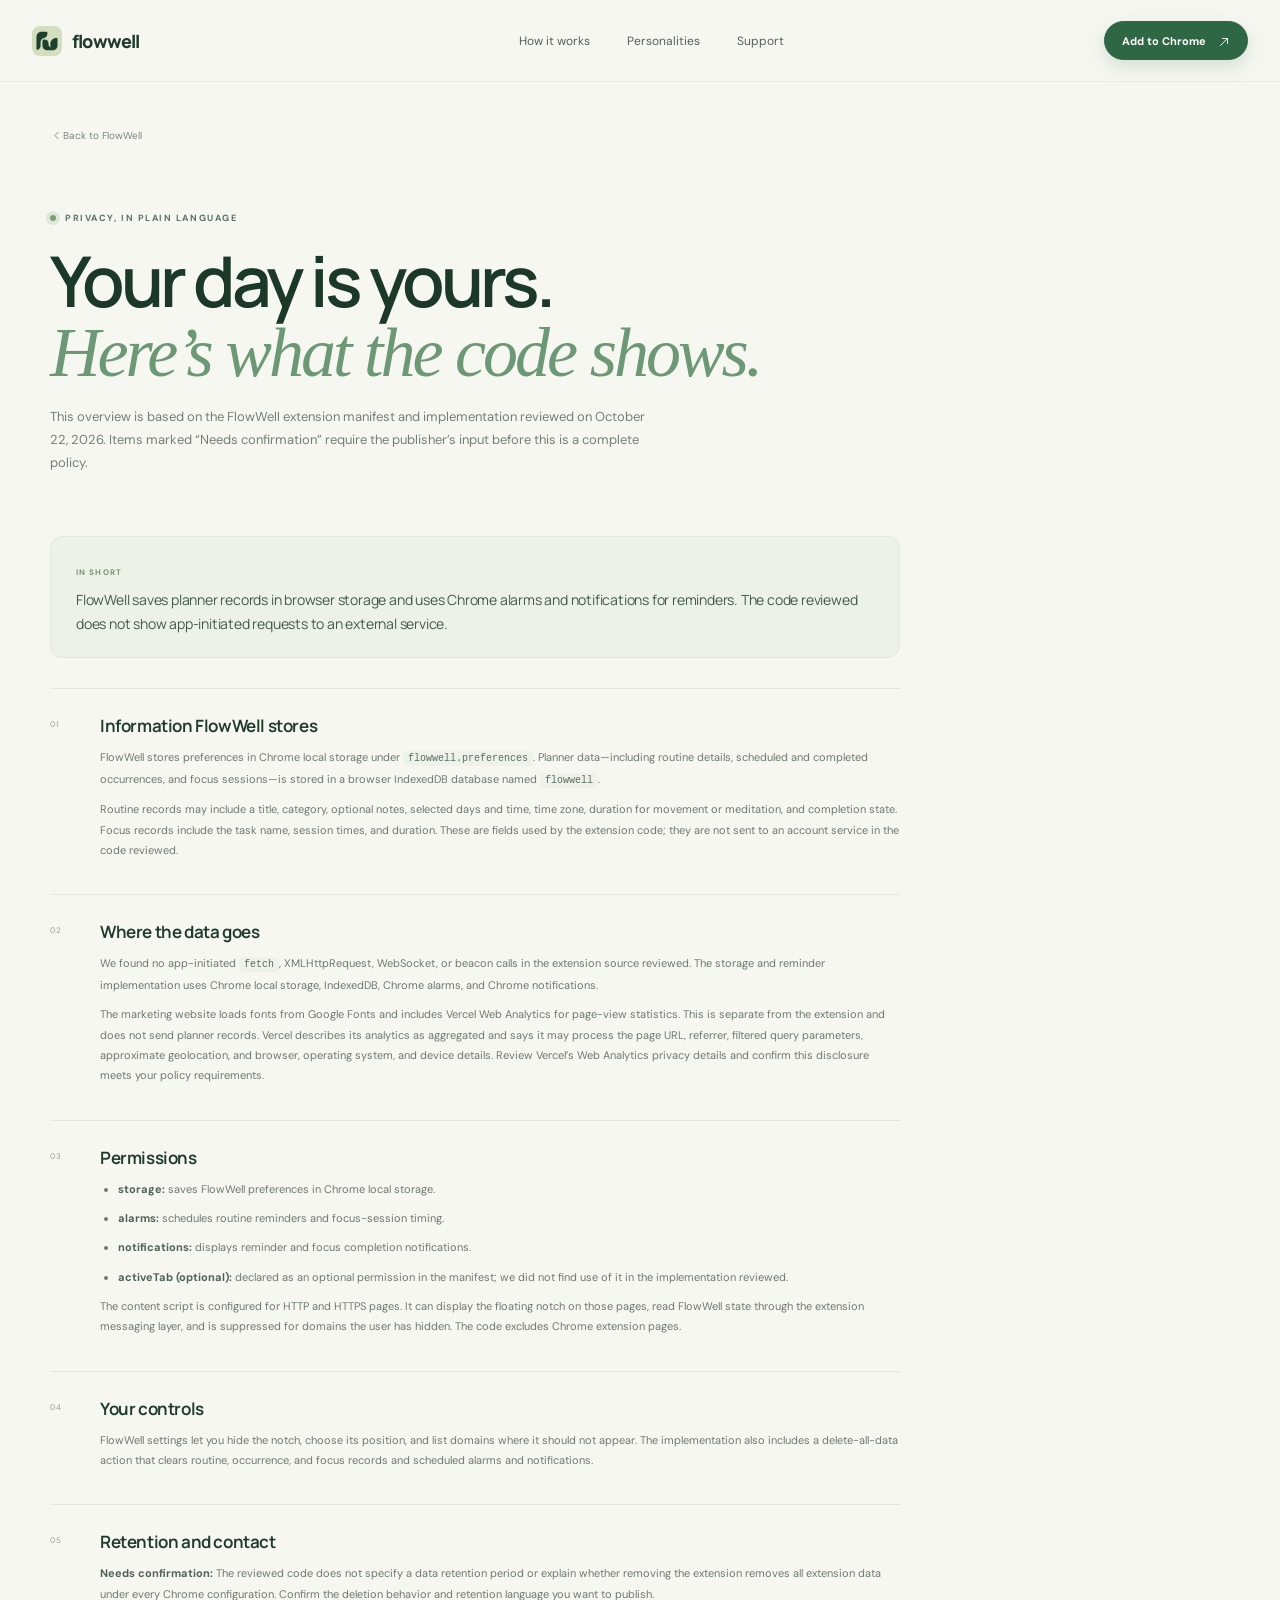
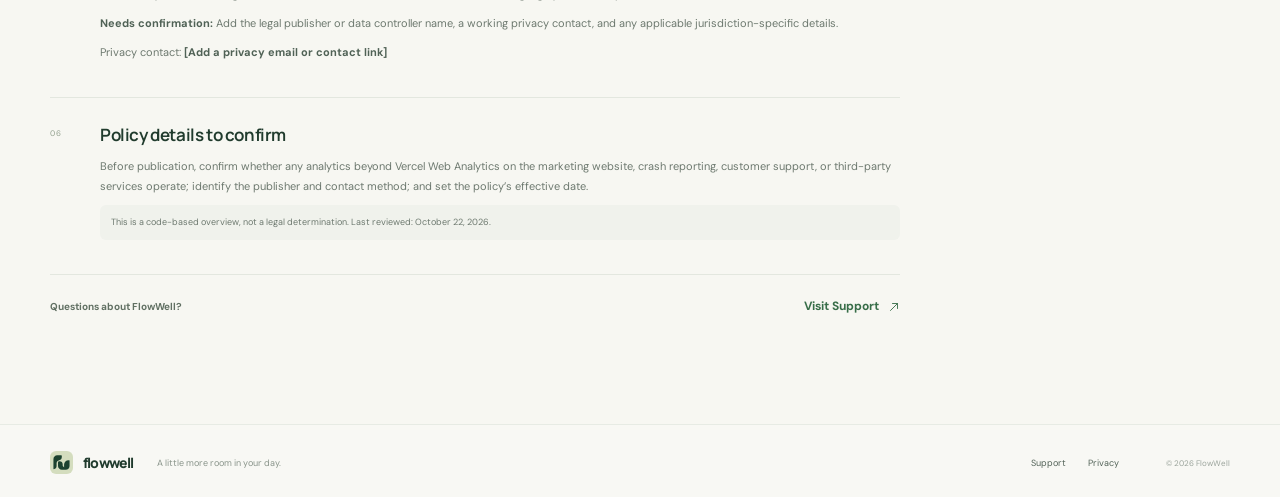
==== commit def9b175: "Fix Vercel output and FlowWell favicon" ====
--- a/privacy/index.html
+++ b/privacy/index.html
@@ -1 +1,3 @@
-<!doctype html><html lang="en"><head><meta charset="utf-8"><meta name="viewport" content="width=device-width,initial-scale=1"><meta name="theme-color" content="#f7f7f2"><meta name="description" content="FlowWell privacy overview based on the extension's manifest and implementation."><title>Privacy — FlowWell</title><link rel="icon" href="/icon/flowwell-friendly-128.png"><link href="https://fonts.googleapis.com/css2?family=DM+Sans:wght@400;500;600;700&family=Manrope:wght@400;500;600;700;800&display=swap" rel="stylesheet"><link rel="stylesheet" href="/styles.css"></head><body class="subpage"><header class="site-header"><a class="brand" href="/"><img src="/icon/flowwell-friendly.svg" alt=""><span>flowwell</span></a><nav class="main-nav"><a href="/#how">How it works</a><a href="/#personalities">Personalities</a><a href="/support">Support</a></nav><a class="button button-small header-cta" href="/#install">Add to Chrome <span>↗</span></a><button class="menu-toggle" aria-label="Open navigation" aria-expanded="false"><i></i><i></i></button></header><main class="subpage-main section-wrap"><a class="back-link" href="/">← &nbsp; Back to FlowWell</a><div class="subpage-hero"><span class="eyebrow"><i class="eyebrow-dot"></i> PRIVACY, IN PLAIN LANGUAGE</span><h1>Your day is yours.<br><em>Here’s what the code shows.</em></h1><p>This overview is based on the FlowWell extension manifest and implementation reviewed on October 22, 2026. Items marked “Needs confirmation” require the publisher’s input before this is a complete policy.</p></div><div class="privacy-document"><div class="privacy-summary"><span>IN SHORT</span><p>FlowWell saves planner records in browser storage and uses Chrome alarms and notifications for reminders. The code reviewed does not show app-initiated requests to an external service.</p></div><section><span class="doc-number">01</span><div><h2>Information FlowWell stores</h2><p>FlowWell stores preferences in Chrome local storage under <code>flowwell.preferences</code>. Planner data—including routine details, scheduled and completed occurrences, and focus sessions—is stored in a browser IndexedDB database named <code>flowwell</code>.</p><p>Routine records may include a title, category, optional notes, selected days and time, time zone, duration for movement or meditation, and completion state. Focus records include the task name, session times, and duration. These are fields used by the extension code; they are not sent to an account service in the code reviewed.</p></div></section><section><span class="doc-number">02</span><div><h2>Where the data goes</h2><p>We found no app-initiated <code>fetch</code>, XMLHttpRequest, WebSocket, or beacon calls in the extension source reviewed. The storage and reminder implementation uses Chrome local storage, IndexedDB, Chrome alarms, and Chrome notifications.</p><p>The website may load fonts from Google Fonts. That applies to this marketing website, not the extension’s planner records. Confirm whether you want externally hosted fonts on the published website.</p></div></section><section><span class="doc-number">03</span><div><h2>Permissions</h2><ul><li><strong>storage:</strong> saves FlowWell preferences in Chrome local storage.</li><li><strong>alarms:</strong> schedules routine reminders and focus-session timing.</li><li><strong>notifications:</strong> displays reminder and focus completion notifications.</li><li><strong>activeTab (optional):</strong> declared as an optional permission in the manifest; we did not find use of it in the implementation reviewed.</li></ul><p>The content script is configured for HTTP and HTTPS pages. It can display the floating notch on those pages, read FlowWell state through the extension messaging layer, and is suppressed for domains the user has hidden. The code excludes Chrome extension pages.</p></div></section><section><span class="doc-number">04</span><div><h2>Your controls</h2><p>FlowWell settings let you hide the notch, choose its position, and list domains where it should not appear. The implementation also includes a delete-all-data action that clears routine, occurrence, and focus records and scheduled alarms and notifications.</p></div></section><section><span class="doc-number">05</span><div><h2>Retention and contact</h2><p><strong>Needs confirmation:</strong> The reviewed code does not specify a data retention period or explain whether removing the extension removes all extension data under every Chrome configuration. Confirm the deletion behavior and retention language you want to publish.</p><p><strong>Needs confirmation:</strong> Add the legal publisher or data controller name, a working privacy contact, and any applicable jurisdiction-specific details.</p><p>Privacy contact: <strong>[Add a privacy email or contact link]</strong></p></div></section><section><span class="doc-number">06</span><div><h2>Policy details to confirm</h2><p>Before publication, the publisher should confirm whether any future analytics, crash reporting, customer support, or third-party services operate outside the extension source reviewed; identify the publisher and contact method; and set the policy’s effective date.</p><p class="review-note">This is a code-based overview, not a legal determination. Last reviewed: October 22, 2026.</p></div></section><div class="privacy-next"><span>Questions about FlowWell?</span><a class="text-link" href="/support">Visit Support <span>↗</span></a></div></div></main><footer class="site-footer"><a class="brand footer-brand" href="/"><img src="/icon/flowwell-friendly.svg" alt=""><span>flowwell</span></a><span class="footer-note">A little more room in your day.</span><nav><a href="/support">Support</a><a href="/privacy">Privacy</a></nav><small>© 2026 FlowWell</small></footer><script src="/icons.js" defer></script><script src="/app.js" defer></script></body></html>
+<!doctype html><html lang="en"><head><meta charset="utf-8"><meta name="viewport" content="width=device-width,initial-scale=1"><meta name="theme-color" content="#f7f7f2"><meta name="description" content="FlowWell privacy overview based on the extension's manifest and implementation."><title>Privacy — FlowWell</title><link rel="icon" type="image/svg+xml" href="/icon/flowwell.svg"><link rel="icon" type="image/png" sizes="128x128" href="/icon/flowwell-friendly-128.png"><link rel="apple-touch-icon" href="/icon/flowwell-friendly-128.png"><link href="https://fonts.googleapis.com/css2?family=DM+Sans:wght@400;500;600;700&family=Manrope:wght@400;500;600;700;800&display=swap" rel="stylesheet"><link rel="stylesheet" href="/styles.css"></head><body class="subpage"><header class="site-header"><a class="brand" href="/"><img src="/icon/flowwell-friendly.svg" alt=""><span>flowwell</span></a><nav class="main-nav"><a href="/#how">How it works</a><a href="/#personalities">Personalities</a><a href="/support">Support</a></nav><a class="button button-small header-cta" href="/#install">Add to Chrome <span>↗</span></a><button class="menu-toggle" aria-label="Open navigation" aria-expanded="false"><i></i><i></i></button></header><main class="subpage-main section-wrap"><a class="back-link" href="/">← &nbsp; Back to FlowWell</a><div class="subpage-hero"><span class="eyebrow"><i class="eyebrow-dot"></i> PRIVACY, IN PLAIN LANGUAGE</span><h1>Your day is yours.<br><em>Here’s what the code shows.</em></h1><p>This overview is based on the FlowWell extension manifest and implementation reviewed on October 22, 2026. Items marked “Needs confirmation” require the publisher’s input before this is a complete policy.</p></div><div class="privacy-document"><div class="privacy-summary"><span>IN SHORT</span><p>FlowWell saves planner records in browser storage and uses Chrome alarms and notifications for reminders. The code reviewed does not show app-initiated requests to an external service.</p></div><section><span class="doc-number">01</span><div><h2>Information FlowWell stores</h2><p>FlowWell stores preferences in Chrome local storage under <code>flowwell.preferences</code>. Planner data—including routine details, scheduled and completed occurrences, and focus sessions—is stored in a browser IndexedDB database named <code>flowwell</code>.</p><p>Routine records may include a title, category, optional notes, selected days and time, time zone, duration for movement or meditation, and completion state. Focus records include the task name, session times, and duration. These are fields used by the extension code; they are not sent to an account service in the code reviewed.</p></div></section><section><span class="doc-number">02</span><div><h2>Where the data goes</h2><p>We found no app-initiated <code>fetch</code>, XMLHttpRequest, WebSocket, or beacon calls in the extension source reviewed. The storage and reminder implementation uses Chrome local storage, IndexedDB, Chrome alarms, and Chrome notifications.</p><p>The marketing website loads fonts from Google Fonts and includes Vercel Web Analytics for page-view statistics. This is separate from the extension and does not send planner records. Vercel describes its analytics as aggregated and says it may process the page URL, referrer, filtered query parameters, approximate geolocation, and browser, operating system, and device details. Review Vercel’s <a href="https://vercel.com/docs/analytics/privacy-policy">Web Analytics privacy details</a> and confirm this disclosure meets your policy requirements.</p></div></section><section><span class="doc-number">03</span><div><h2>Permissions</h2><ul><li><strong>storage:</strong> saves FlowWell preferences in Chrome local storage.</li><li><strong>alarms:</strong> schedules routine reminders and focus-session timing.</li><li><strong>notifications:</strong> displays reminder and focus completion notifications.</li><li><strong>activeTab (optional):</strong> declared as an optional permission in the manifest; we did not find use of it in the implementation reviewed.</li></ul><p>The content script is configured for HTTP and HTTPS pages. It can display the floating notch on those pages, read FlowWell state through the extension messaging layer, and is suppressed for domains the user has hidden. The code excludes Chrome extension pages.</p></div></section><section><span class="doc-number">04</span><div><h2>Your controls</h2><p>FlowWell settings let you hide the notch, choose its position, and list domains where it should not appear. The implementation also includes a delete-all-data action that clears routine, occurrence, and focus records and scheduled alarms and notifications.</p></div></section><section><span class="doc-number">05</span><div><h2>Retention and contact</h2><p><strong>Needs confirmation:</strong> The reviewed code does not specify a data retention period or explain whether removing the extension removes all extension data under every Chrome configuration. Confirm the deletion behavior and retention language you want to publish.</p><p><strong>Needs confirmation:</strong> Add the legal publisher or data controller name, a working privacy contact, and any applicable jurisdiction-specific details.</p><p>Privacy contact: <strong>[Add a privacy email or contact link]</strong></p></div></section><section><span class="doc-number">06</span><div><h2>Policy details to confirm</h2><p>Before publication, confirm whether any analytics beyond Vercel Web Analytics on the marketing website, crash reporting, customer support, or third-party services operate; identify the publisher and contact method; and set the policy’s effective date.</p><p class="review-note">This is a code-based overview, not a legal determination. Last reviewed: October 22, 2026.</p></div></section><div class="privacy-next"><span>Questions about FlowWell?</span><a class="text-link" href="/support">Visit Support <span>↗</span></a></div></div></main><footer class="site-footer"><a class="brand footer-brand" href="/"><img src="/icon/flowwell-friendly.svg" alt=""><span>flowwell</span></a><span class="footer-note">A little more room in your day.</span><nav><a href="/support">Support</a><a href="/privacy">Privacy</a></nav><small>© 2026 FlowWell</small></footer><script src="/icons.js" defer></script><script src="/app.js" defer></script><script>window.va = window.va || function () { (window.vaq = window.vaq || []).push(arguments); };</script>
+<script defer src="/_vercel/insights/script.js"></script>
+</body></html>
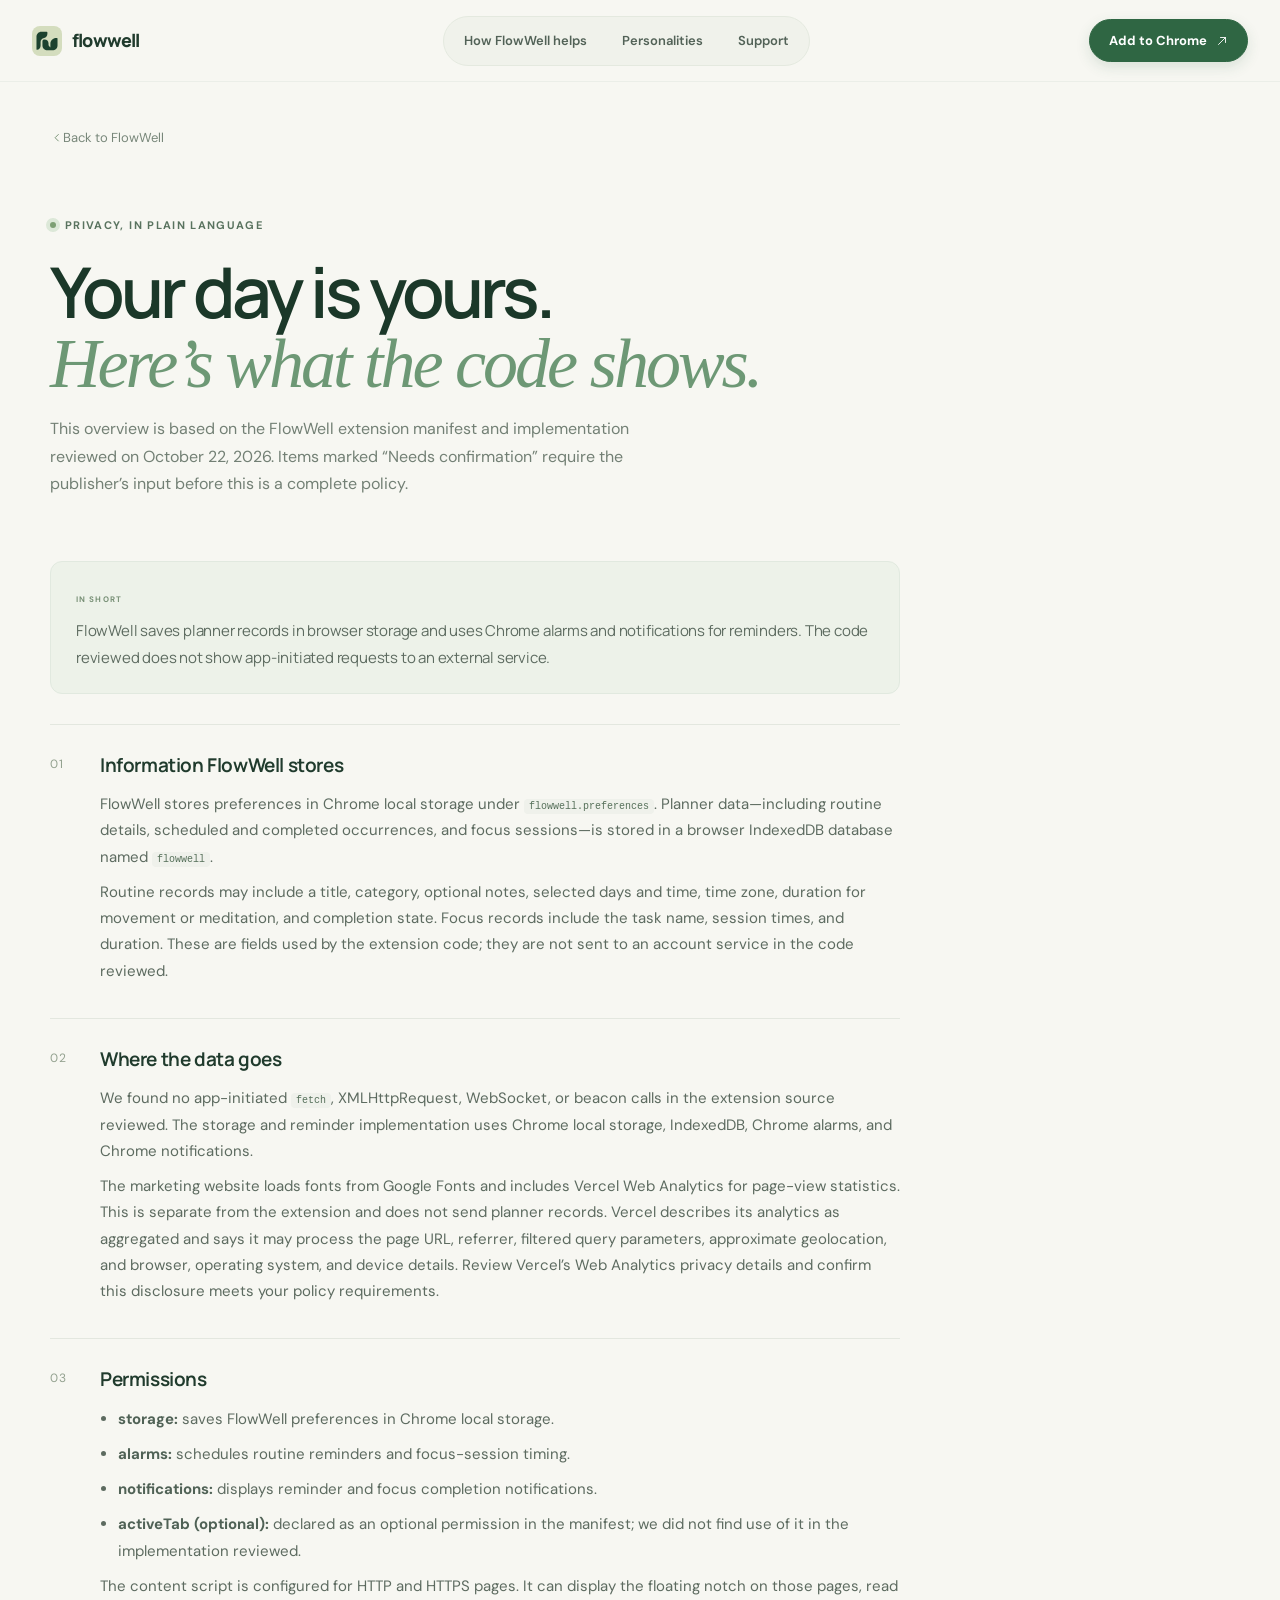
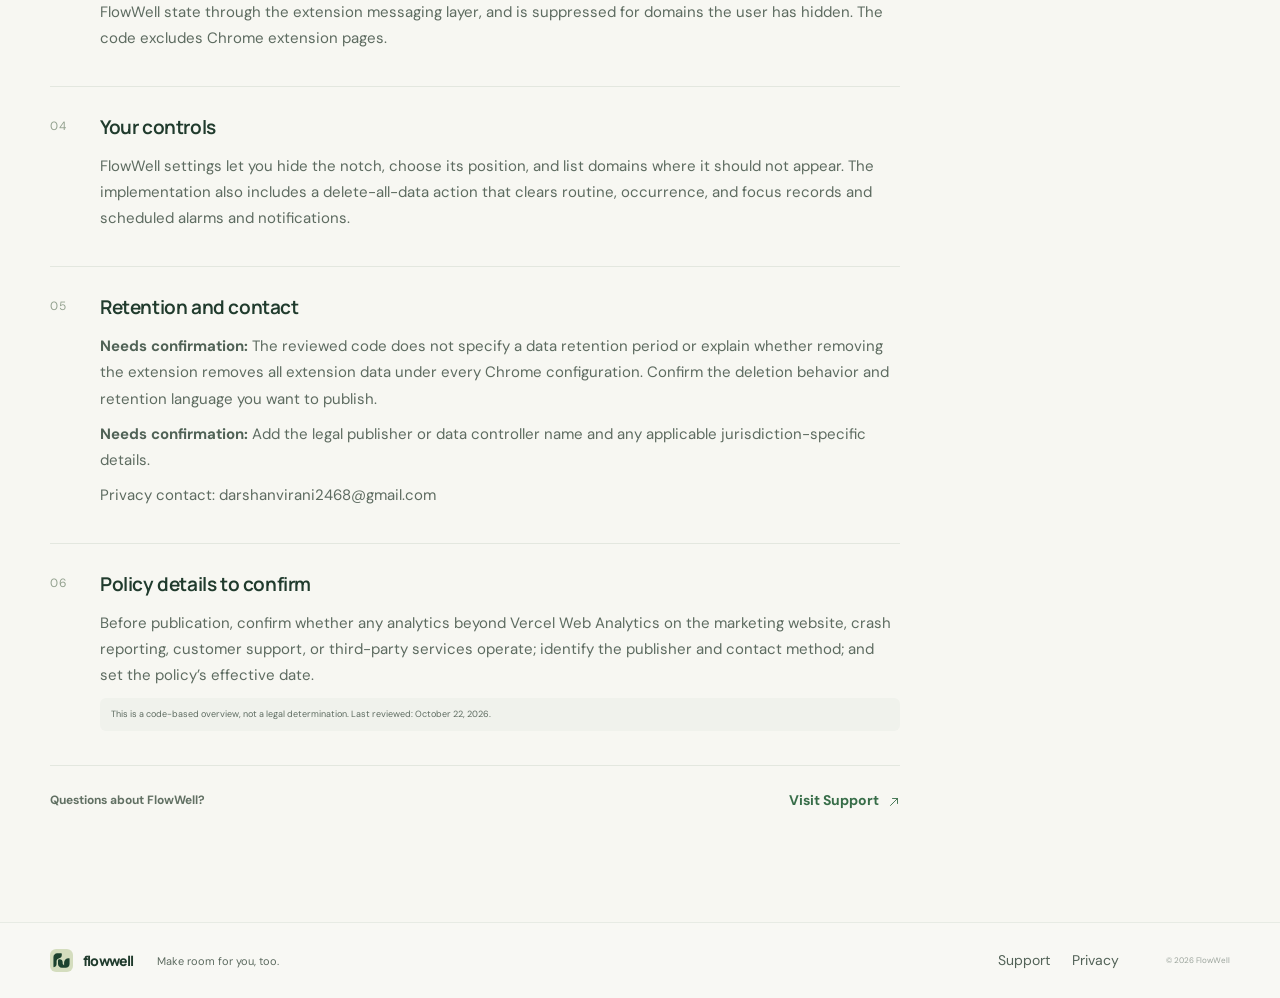
==== commit bac8cc8e: "Fix Vercel output and FlowWell favicon" ====
--- a/privacy/index.html
+++ b/privacy/index.html
@@ -1,3 +1,3 @@
-<!doctype html><html lang="en"><head><meta charset="utf-8"><meta name="viewport" content="width=device-width,initial-scale=1"><meta name="theme-color" content="#f7f7f2"><meta name="description" content="FlowWell privacy overview based on the extension's manifest and implementation."><title>Privacy — FlowWell</title><link rel="icon" type="image/svg+xml" href="/icon/flowwell.svg"><link rel="icon" type="image/png" sizes="128x128" href="/icon/flowwell-friendly-128.png"><link rel="apple-touch-icon" href="/icon/flowwell-friendly-128.png"><link href="https://fonts.googleapis.com/css2?family=DM+Sans:wght@400;500;600;700&family=Manrope:wght@400;500;600;700;800&display=swap" rel="stylesheet"><link rel="stylesheet" href="/styles.css"></head><body class="subpage"><header class="site-header"><a class="brand" href="/"><img src="/icon/flowwell-friendly.svg" alt=""><span>flowwell</span></a><nav class="main-nav"><a href="/#how">How it works</a><a href="/#personalities">Personalities</a><a href="/support">Support</a></nav><a class="button button-small header-cta" href="/#install">Add to Chrome <span>↗</span></a><button class="menu-toggle" aria-label="Open navigation" aria-expanded="false"><i></i><i></i></button></header><main class="subpage-main section-wrap"><a class="back-link" href="/">← &nbsp; Back to FlowWell</a><div class="subpage-hero"><span class="eyebrow"><i class="eyebrow-dot"></i> PRIVACY, IN PLAIN LANGUAGE</span><h1>Your day is yours.<br><em>Here’s what the code shows.</em></h1><p>This overview is based on the FlowWell extension manifest and implementation reviewed on October 22, 2026. Items marked “Needs confirmation” require the publisher’s input before this is a complete policy.</p></div><div class="privacy-document"><div class="privacy-summary"><span>IN SHORT</span><p>FlowWell saves planner records in browser storage and uses Chrome alarms and notifications for reminders. The code reviewed does not show app-initiated requests to an external service.</p></div><section><span class="doc-number">01</span><div><h2>Information FlowWell stores</h2><p>FlowWell stores preferences in Chrome local storage under <code>flowwell.preferences</code>. Planner data—including routine details, scheduled and completed occurrences, and focus sessions—is stored in a browser IndexedDB database named <code>flowwell</code>.</p><p>Routine records may include a title, category, optional notes, selected days and time, time zone, duration for movement or meditation, and completion state. Focus records include the task name, session times, and duration. These are fields used by the extension code; they are not sent to an account service in the code reviewed.</p></div></section><section><span class="doc-number">02</span><div><h2>Where the data goes</h2><p>We found no app-initiated <code>fetch</code>, XMLHttpRequest, WebSocket, or beacon calls in the extension source reviewed. The storage and reminder implementation uses Chrome local storage, IndexedDB, Chrome alarms, and Chrome notifications.</p><p>The marketing website loads fonts from Google Fonts and includes Vercel Web Analytics for page-view statistics. This is separate from the extension and does not send planner records. Vercel describes its analytics as aggregated and says it may process the page URL, referrer, filtered query parameters, approximate geolocation, and browser, operating system, and device details. Review Vercel’s <a href="https://vercel.com/docs/analytics/privacy-policy">Web Analytics privacy details</a> and confirm this disclosure meets your policy requirements.</p></div></section><section><span class="doc-number">03</span><div><h2>Permissions</h2><ul><li><strong>storage:</strong> saves FlowWell preferences in Chrome local storage.</li><li><strong>alarms:</strong> schedules routine reminders and focus-session timing.</li><li><strong>notifications:</strong> displays reminder and focus completion notifications.</li><li><strong>activeTab (optional):</strong> declared as an optional permission in the manifest; we did not find use of it in the implementation reviewed.</li></ul><p>The content script is configured for HTTP and HTTPS pages. It can display the floating notch on those pages, read FlowWell state through the extension messaging layer, and is suppressed for domains the user has hidden. The code excludes Chrome extension pages.</p></div></section><section><span class="doc-number">04</span><div><h2>Your controls</h2><p>FlowWell settings let you hide the notch, choose its position, and list domains where it should not appear. The implementation also includes a delete-all-data action that clears routine, occurrence, and focus records and scheduled alarms and notifications.</p></div></section><section><span class="doc-number">05</span><div><h2>Retention and contact</h2><p><strong>Needs confirmation:</strong> The reviewed code does not specify a data retention period or explain whether removing the extension removes all extension data under every Chrome configuration. Confirm the deletion behavior and retention language you want to publish.</p><p><strong>Needs confirmation:</strong> Add the legal publisher or data controller name, a working privacy contact, and any applicable jurisdiction-specific details.</p><p>Privacy contact: <strong>[Add a privacy email or contact link]</strong></p></div></section><section><span class="doc-number">06</span><div><h2>Policy details to confirm</h2><p>Before publication, confirm whether any analytics beyond Vercel Web Analytics on the marketing website, crash reporting, customer support, or third-party services operate; identify the publisher and contact method; and set the policy’s effective date.</p><p class="review-note">This is a code-based overview, not a legal determination. Last reviewed: October 22, 2026.</p></div></section><div class="privacy-next"><span>Questions about FlowWell?</span><a class="text-link" href="/support">Visit Support <span>↗</span></a></div></div></main><footer class="site-footer"><a class="brand footer-brand" href="/"><img src="/icon/flowwell-friendly.svg" alt=""><span>flowwell</span></a><span class="footer-note">A little more room in your day.</span><nav><a href="/support">Support</a><a href="/privacy">Privacy</a></nav><small>© 2026 FlowWell</small></footer><script src="/icons.js" defer></script><script src="/app.js" defer></script><script>window.va = window.va || function () { (window.vaq = window.vaq || []).push(arguments); };</script>
+<!doctype html><html lang="en"><head><meta charset="utf-8"><meta name="viewport" content="width=device-width,initial-scale=1"><meta name="theme-color" content="#f7f7f2"><meta name="description" content="FlowWell privacy overview based on the extension's manifest and implementation."><title>Privacy — FlowWell</title><link rel="icon" type="image/svg+xml" href="/icon/flowwell.svg"><link rel="icon" type="image/png" sizes="128x128" href="/icon/flowwell-friendly-128.png"><link rel="apple-touch-icon" href="/icon/flowwell-friendly-128.png"><link href="https://fonts.googleapis.com/css2?family=DM+Sans:wght@400;500;600;700&family=Manrope:wght@400;500;600;700;800&display=swap" rel="stylesheet"><link rel="stylesheet" href="/styles.css?v=20261030-1030center-gap"></head><body class="subpage"><header class="site-header"><a class="brand" href="/"><img src="/icon/flowwell-friendly.svg" alt=""><span>flowwell</span></a><nav class="main-nav"><a href="/#how">How FlowWell helps</a><a href="/#personalities">Personalities</a><a href="/support">Support</a></nav><a class="button button-small header-cta" href="https://chromewebstore.google.com/detail/flowwell/jfcfhemcnhclfepfifoajeejmgnkpngo" target="_blank" rel="noopener noreferrer">Add to Chrome <span>↗</span></a><button class="menu-toggle" aria-label="Open navigation" aria-expanded="false"><i></i><i></i></button></header><main class="subpage-main section-wrap"><a class="back-link" href="/">← &nbsp; Back to FlowWell</a><div class="subpage-hero"><span class="eyebrow"><i class="eyebrow-dot"></i> PRIVACY, IN PLAIN LANGUAGE</span><h1>Your day is yours.<br><em>Here’s what the code shows.</em></h1><p>This overview is based on the FlowWell extension manifest and implementation reviewed on October 22, 2026. Items marked “Needs confirmation” require the publisher’s input before this is a complete policy.</p></div><div class="privacy-document"><div class="privacy-summary"><span>IN SHORT</span><p>FlowWell saves planner records in browser storage and uses Chrome alarms and notifications for reminders. The code reviewed does not show app-initiated requests to an external service.</p></div><section><span class="doc-number">01</span><div><h2>Information FlowWell stores</h2><p>FlowWell stores preferences in Chrome local storage under <code>flowwell.preferences</code>. Planner data—including routine details, scheduled and completed occurrences, and focus sessions—is stored in a browser IndexedDB database named <code>flowwell</code>.</p><p>Routine records may include a title, category, optional notes, selected days and time, time zone, duration for movement or meditation, and completion state. Focus records include the task name, session times, and duration. These are fields used by the extension code; they are not sent to an account service in the code reviewed.</p></div></section><section><span class="doc-number">02</span><div><h2>Where the data goes</h2><p>We found no app-initiated <code>fetch</code>, XMLHttpRequest, WebSocket, or beacon calls in the extension source reviewed. The storage and reminder implementation uses Chrome local storage, IndexedDB, Chrome alarms, and Chrome notifications.</p><p>The marketing website loads fonts from Google Fonts and includes Vercel Web Analytics for page-view statistics. This is separate from the extension and does not send planner records. Vercel describes its analytics as aggregated and says it may process the page URL, referrer, filtered query parameters, approximate geolocation, and browser, operating system, and device details. Review Vercel’s <a href="https://vercel.com/docs/analytics/privacy-policy">Web Analytics privacy details</a> and confirm this disclosure meets your policy requirements.</p></div></section><section><span class="doc-number">03</span><div><h2>Permissions</h2><ul><li><strong>storage:</strong> saves FlowWell preferences in Chrome local storage.</li><li><strong>alarms:</strong> schedules routine reminders and focus-session timing.</li><li><strong>notifications:</strong> displays reminder and focus completion notifications.</li><li><strong>activeTab (optional):</strong> declared as an optional permission in the manifest; we did not find use of it in the implementation reviewed.</li></ul><p>The content script is configured for HTTP and HTTPS pages. It can display the floating notch on those pages, read FlowWell state through the extension messaging layer, and is suppressed for domains the user has hidden. The code excludes Chrome extension pages.</p></div></section><section><span class="doc-number">04</span><div><h2>Your controls</h2><p>FlowWell settings let you hide the notch, choose its position, and list domains where it should not appear. The implementation also includes a delete-all-data action that clears routine, occurrence, and focus records and scheduled alarms and notifications.</p></div></section><section><span class="doc-number">05</span><div><h2>Retention and contact</h2><p><strong>Needs confirmation:</strong> The reviewed code does not specify a data retention period or explain whether removing the extension removes all extension data under every Chrome configuration. Confirm the deletion behavior and retention language you want to publish.</p><p><strong>Needs confirmation:</strong> Add the legal publisher or data controller name and any applicable jurisdiction-specific details.</p><p>Privacy contact: <a href="mailto:darshanvirani2468@gmail.com">darshanvirani2468@gmail.com</a></p></div></section><section><span class="doc-number">06</span><div><h2>Policy details to confirm</h2><p>Before publication, confirm whether any analytics beyond Vercel Web Analytics on the marketing website, crash reporting, customer support, or third-party services operate; identify the publisher and contact method; and set the policy’s effective date.</p><p class="review-note">This is a code-based overview, not a legal determination. Last reviewed: October 22, 2026.</p></div></section><div class="privacy-next"><span>Questions about FlowWell?</span><a class="text-link" href="/support">Visit Support <span>↗</span></a></div></div></main><footer class="site-footer"><a class="brand footer-brand" href="/"><img src="/icon/flowwell-friendly.svg" alt=""><span>flowwell</span></a><span class="footer-note">Make room for you, too.</span><nav><a href="/support">Support</a><a href="/privacy">Privacy</a></nav><small>© 2026 FlowWell</small></footer><script src="/icons.js" defer></script><script src="/app.js?v=20261030-1030center-gap" defer></script><script>window.va = window.va || function () { (window.vaq = window.vaq || []).push(arguments); };</script>
 <script defer src="/_vercel/insights/script.js"></script>
 </body></html>
--- a/styles.css
+++ b/styles.css
@@ -11,3 +11,307 @@
 .icon-back-link .fw-product-icon{transform:rotate(90deg);color:#789375}.calendar-head .calendar-direction{display:inline-flex;align-items:center;justify-content:center;vertical-align:middle;font-style:normal}.calendar-head .calendar-direction.left{transform:rotate(90deg)}.calendar-head .calendar-direction.right{transform:rotate(-90deg);margin-left:5px}.calendar-head .fw-product-icon svg{width:11px;height:11px}.summary-stats div>span{display:flex;align-items:center;gap:5px}.summary-stats .fw-product-icon{color:#789375}.privacy-mark .fw-product-icon svg{width:27px;height:27px}
 .install-inner>img{filter:none;opacity:1;border-radius:12px;box-shadow:0 4px 13px #142b1d2e}.install-flower{opacity:.15;font-size:136px}.flower-two{font-size:170px}.flower-three{font-size:48px}
 @media(prefers-reduced-motion:reduce){*,*::before,*::after{scroll-behavior:auto!important;animation-duration:.01ms!important;animation-iteration-count:1!important;transition-duration:.01ms!important;transition-delay:0ms!important}.reveal{opacity:1;transform:none}}
+
+/* Refined controls and softer product-preview motion */
+.button{min-height:44px;padding-inline:19px;gap:12px;font-size:12px;box-shadow:0 5px 14px #2f66431f;transition:transform .38s var(--ease),box-shadow .38s var(--ease),background-color .3s,border-color .3s}
+.button:hover{transform:translateY(-2px);box-shadow:0 9px 20px #2f664426}
+.button-small{min-height:36px;padding-inline:15px;font-size:10px;gap:9px}
+.button:active,.personality-select:active,.state-btn:active{transform:translateY(0) scale(.97)}
+.notch-demo{display:grid;grid-template-rows:58px auto;transition:grid-template-rows .52s var(--ease),border-radius .4s,background-color .4s,color .4s,box-shadow .4s}
+.notch-demo.collapsed{height:auto;grid-template-rows:58px 0fr}
+.notch-details{min-height:0;overflow:hidden;animation:detail-in .52s var(--ease) both;transition:opacity .3s var(--ease),transform .45s var(--ease),padding .4s var(--ease)}
+.notch-demo.collapsed .notch-details{display:block;opacity:0;transform:translateY(-7px);padding-block:0}
+.notch-actions{display:flex;align-items:center;gap:7px;min-height:29px}
+.notch-actions span{height:27px;padding:0 11px;display:inline-flex;align-items:center;justify-content:center;gap:5px;border:1px solid var(--n-border);border-radius:999px;color:var(--n-muted);font-size:8px;font-weight:700;letter-spacing:.05px;background:var(--n-bg);transition:transform .28s var(--ease),background-color .28s,border-color .28s,color .28s,box-shadow .28s}
+.notch-actions span:first-child{padding-inline:12px;background:var(--n-accent);color:#fff;border-color:var(--n-accent);box-shadow:0 3px 9px color-mix(in srgb,var(--n-accent) 20%,transparent)}
+.notch-actions span:first-child .fw-product-icon{width:12px;height:12px;margin:0 0 0 1px}
+.notch-demo.focus-preview .notch-ring{animation:ring-pulse 2.8s ease-in-out infinite}
+.state-btn{padding:8px 11px;border-radius:999px;transition:transform .3s var(--ease),background-color .3s,border-color .3s,color .3s,box-shadow .3s}
+.state-btn:hover{transform:translateY(-2px)}
+.state-btn.active{box-shadow:0 5px 14px #477b5320}
+.personality-select{min-height:32px;padding:0 12px;display:inline-flex;align-items:center;gap:6px;transition:transform .3s var(--ease),background-color .3s,border-color .3s,color .3s,box-shadow .3s}
+.personality-select span{margin-left:0;transition:transform .3s var(--ease)}
+.personality-select:hover{transform:translateY(-2px);box-shadow:0 5px 13px #264a2914}
+.personality-select:hover span{transform:translate(2px,-2px)}
+.hero-actions .text-link{transition:transform .3s var(--ease),color .3s}
+.hero-actions .text-link:hover{transform:translateY(-1px)}
+.story-card,.personality-card{transition:transform .48s var(--ease),box-shadow .48s var(--ease),border-color .35s var(--ease)}
+.story-card:hover,.personality-card:hover{transform:translateY(-5px)}
+@keyframes ring-pulse{0%,100%{box-shadow:0 0 0 0 color-mix(in srgb,var(--n-ring) 0%,transparent)}50%{box-shadow:0 0 0 4px color-mix(in srgb,var(--n-ring) 13%,transparent)}}
+@media(max-width:390px){.button{min-height:42px;padding-inline:16px}.button-small{min-height:35px}.notch-actions span{height:26px}}
+
+/* Keep the notch preview actions quiet and proportionate to the card. */
+.notch-actions{gap:6px;min-height:24px}
+.notch-actions span{box-sizing:border-box;width:28px;height:24px;padding:0 4px;border-radius:8px;font-size:7px;line-height:1;letter-spacing:0;white-space:nowrap}
+.notch-actions span:first-child{width:44px;padding:0 5px;gap:3px;border-radius:8px}
+.notch-actions span:first-child .fw-product-icon{width:9px;height:9px;margin:0}
+@media(max-width:390px){.notch-actions span{height:23px}.notch-actions span:first-child{width:42px}}
+.notch-actions{gap:5px;min-height:22px}
+.notch-actions span{width:26px;height:22px;font-size:7px}
+.notch-actions span:first-child{width:42px;padding-inline:4px}
+.notch-actions span:first-child .fw-product-icon{width:8px;height:8px}
+@media(max-width:390px){.notch-actions span{height:22px}.notch-actions span:first-child{width:40px}}
+
+/* Hard-sized notch mock actions: keep their footprint clear at every scale. */
+#notch-demo .notch-actions{display:flex!important;align-items:center!important;gap:8px!important;min-height:0!important;margin-top:10px!important}
+#notch-demo .notch-actions > span{box-sizing:border-box!important;display:inline-flex!important;align-items:center!important;justify-content:center!important;flex:0 0 auto!important;width:38px!important;min-width:38px!important;max-width:38px!important;height:28px!important;min-height:28px!important;max-height:28px!important;padding:0 5px!important;border:1px solid var(--n-border)!important;border-radius:8px!important;font:650 8px/1 var(--sans)!important;white-space:nowrap!important;box-shadow:none!important}
+#notch-demo .notch-actions > span:first-child{width:56px!important;min-width:56px!important;max-width:56px!important;padding:0 6px!important;gap:4px!important;background:var(--n-accent)!important;color:#fff!important;border-color:var(--n-accent)!important;box-shadow:0 3px 8px #24452a1a!important}
+#notch-demo .notch-actions > span:first-child .fw-product-icon{width:9px!important;height:9px!important;margin:0!important}
+#interactive-notch .notch-actions{margin-top:10px!important}
+
+/* The real FlowWell planner replaces the decorative browser mock. */
+.hero{grid-template-columns:minmax(0,.88fr) minmax(0,1.12fr);gap:48px;min-height:680px;padding-top:76px;padding-bottom:76px}
+.hero-copy{max-width:535px}
+.hero h1{font-size:clamp(58px,5.1vw,76px);line-height:1.02;letter-spacing:-4.5px;margin:22px 0 21px}
+.hero h1 .serene-word{letter-spacing:-3.2px}
+.hero-lede{max-width:485px;font-size:16px;line-height:1.75}
+.hero-actions{gap:22px;margin-top:24px}
+.hero-note{margin-top:25px}
+.hero-visual{position:relative;min-width:0;width:100%;align-self:center;z-index:1}
+.product-shot-label{display:flex;align-items:center;gap:10px;margin:0 0 12px 4px;color:#6f806f;font-size:9px;font-weight:750;letter-spacing:1.5px}
+.product-shot-label .eyebrow-dot{width:6px;height:6px;flex:none}
+.product-shot-frame{height:clamp(350px,37vw,445px);width:100%;margin:0;display:grid;place-items:center;overflow:hidden;border:1px solid #dce4d9;border-radius:18px;background:#101712;box-shadow:0 22px 55px #253d2a14;transition:background-color .45s var(--ease),border-color .45s var(--ease),box-shadow .45s var(--ease)}
+.product-shot-frame img{display:block;width:100%;height:100%;object-fit:contain;opacity:1;transform:scale(1);transition:opacity .3s var(--ease),transform .5s var(--ease),filter .3s}
+.product-shot-frame img.shot-changing{opacity:0;transform:scale(.985);filter:blur(2px)}
+.hero-visual[data-mode="gamified"] .product-shot-frame{background:#f6f3fb;border-color:#e7e0f1}
+.hero-visual[data-mode="workout"] .product-shot-frame{background:#f4f3f2;border-color:#e3dfdc}
+.shot-controls{display:flex;align-items:center;justify-content:space-between;gap:20px;margin-top:15px}
+.shot-caption{display:flex;flex-direction:column;gap:4px;min-width:130px}
+.shot-caption b{font-family:var(--display);font-size:14px;letter-spacing:-.2px}
+.shot-caption span{font-size:11px;color:#7a887c}
+.shot-picker-groups{display:flex;align-items:center;justify-content:flex-end;gap:8px;flex-wrap:wrap}
+.shot-mode-tabs,.shot-theme-tabs{display:flex;align-items:center;gap:5px;padding:4px;border:1px solid #e0e7dd;border-radius:999px;background:#fbfcf8}
+.shot-mode{display:inline-flex;align-items:center;justify-content:center;gap:6px;min-height:34px;padding:0 10px;border:1px solid transparent;border-radius:999px;background:transparent;color:#6e7b70;font-size:11px;font-weight:650;white-space:nowrap;cursor:pointer;transition:background-color .28s var(--ease),color .28s,border-color .28s,transform .28s var(--ease),box-shadow .28s}
+.shot-mode img{width:18px;height:18px;object-fit:contain;transition:transform .35s var(--ease)}
+.shot-mode:hover{transform:translateY(-1px);color:#345b3c}
+.shot-mode:hover img{transform:scale(1.08)}
+.shot-mode.active{background:#e8f0e5;border-color:#dce8d8;color:#335f3e;box-shadow:0 2px 8px #26452a0b}
+.hero-visual[data-mode="gamified"] .shot-mode.active{background:#eee8f8;border-color:#e4daf2;color:#7056aa}
+.hero-visual[data-mode="workout"] .shot-mode.active{background:#fff0e9;border-color:#ffddd0;color:#bd6045}
+.shot-theme{display:inline-flex;align-items:center;justify-content:center;min-height:30px;padding:0 10px;border:1px solid transparent;border-radius:999px;background:transparent;color:#6e7b70;font-size:10px;font-weight:650;cursor:pointer;transition:background-color .25s var(--ease),color .25s,border-color .25s,transform .25s var(--ease)}
+.shot-theme:hover{transform:translateY(-1px);color:#345b3c}
+.shot-theme.active{background:#e8f0e5;border-color:#dce8d8;color:#335f3e}
+.intro{padding-top:104px;padding-bottom:106px}
+.section-heading p,.personality-heading>p,.routine-copy>p,.privacy-content>p,.notch-copy>p{font-size:15px;line-height:1.8}
+.story-card>p{font-size:13px;line-height:1.72}
+.story-card h3{font-size:17px}
+.personality-card p{font-size:13px;line-height:1.7}
+.routine-list li{font-size:13px}
+.faq-list summary{font-size:14px}
+.faq-list details p{font-size:13px;line-height:1.75}
+@media(max-width:1000px){.hero{grid-template-columns:1fr 1fr;gap:30px}.hero h1{font-size:clamp(54px,6vw,68px)}.product-shot-frame{height:clamp(320px,40vw,390px)}.shot-controls{align-items:flex-start;flex-direction:column;gap:9px}.shot-caption{flex-direction:row;align-items:baseline;gap:8px}.shot-mode-tabs{max-width:100%}}
+@media(max-width:700px){.hero{min-height:0;display:flex;flex-direction:column;align-items:stretch;gap:0;padding-top:62px;padding-bottom:52px}.hero h1{font-size:clamp(52px,11vw,67px);line-height:1.02;letter-spacing:-3.8px;margin:19px 0 15px}.hero h1 .serene-word{letter-spacing:-2.7px}.hero-lede{font-size:15px;max-width:520px}.hero-actions{margin-top:20px;gap:17px}.hero-note{margin-top:19px}.hero-visual{margin-top:37px}.product-shot-label{margin-bottom:9px;font-size:8px}.product-shot-frame{height:auto;aspect-ratio:1.55;border-radius:14px}.product-shot-frame img{width:100%;height:100%;object-fit:contain}.shot-controls{flex-direction:column;align-items:stretch;gap:12px;margin-top:12px}.shot-caption{justify-content:space-between}.shot-mode-tabs{width:100%;justify-content:space-between}.shot-mode{flex:1;gap:5px;min-height:36px;padding:0 7px;font-size:10px}.shot-mode img{width:17px;height:17px}.intro{padding-top:78px;padding-bottom:80px}.section-heading p,.personality-heading>p,.routine-copy>p,.privacy-content>p,.notch-copy>p{font-size:14px}.story-card>p,.personality-card p,.faq-list details p{font-size:12px}.faq-list summary{font-size:13px}}
+@media(max-width:390px){.shot-mode{font-size:9px;padding-inline:4px}.shot-mode img{width:15px;height:15px}.shot-caption span{font-size:10px}}
+.notch-demo.focus-preview .notch-actions span:nth-child(2){width:auto!important;min-width:0!important;max-width:none!important;padding-inline:8px!important}
+.product-shot-frame{background:#f7f6f0;border-color:#e7e5db}
+.hero-visual[data-mode="friendly"] .product-shot-frame{background:#f7f6f0;border-color:#e7e5db}
+.hero-visual[data-theme="dark"] .product-shot-frame{background:#17151e;border-color:#34303d;box-shadow:0 22px 55px #1b142410}
+.hero-visual[data-theme="dark"] .shot-mode-tabs,.hero-visual[data-theme="dark"] .shot-theme-tabs{background:#211e29;border-color:#393442}
+.hero-visual[data-theme="dark"] .shot-caption span{color:#77747f}
+.hero-visual[data-theme="dark"] .shot-mode,.hero-visual[data-theme="dark"] .shot-theme{color:#aaa6b3}
+.hero-visual[data-theme="dark"] .shot-mode:hover,.hero-visual[data-theme="dark"] .shot-theme:hover{color:#f1eef6}
+.hero-visual[data-theme="dark"][data-mode="friendly"] .shot-mode.active,.hero-visual[data-theme="dark"][data-mode="friendly"] .shot-theme.active{background:#284632;border-color:#3c6147;color:#c8e1c4}
+.hero-visual[data-theme="dark"][data-mode="gamified"] .shot-mode.active,.hero-visual[data-theme="dark"][data-mode="gamified"] .shot-theme.active{background:#493766;border-color:#674e87;color:#e0cbff}
+.hero-visual[data-theme="dark"][data-mode="workout"] .shot-mode.active,.hero-visual[data-theme="dark"][data-mode="workout"] .shot-theme.active{background:#532f24;border-color:#814c39;color:#ffc0a7}
+.hero{grid-template-columns:minmax(0,.82fr) minmax(0,1.18fr);gap:42px}
+.product-shot-frame{height:auto;aspect-ratio:1.72;border-radius:17px}
+.product-shot-open{position:relative;display:grid;width:100%;height:100%;padding:0;place-items:center;overflow:hidden;border:0;border-radius:inherit;background:transparent;cursor:zoom-in}
+.product-shot-frame img{width:100%;height:100%;object-fit:contain}
+.product-shot-open:focus-visible{outline:3px solid #8ba97c;outline-offset:-5px}
+.zoom-hint{position:absolute;right:12px;bottom:12px;display:inline-flex;align-items:center;gap:8px;padding:8px 11px;border:1px solid #ffffffa8;border-radius:999px;background:#fffefaed;color:#34493a;font-size:11px;font-weight:700;box-shadow:0 3px 12px #15251c1c;transition:transform .24s var(--ease),background-color .24s}
+.product-shot-open:hover .zoom-hint{transform:translateY(-2px);background:#fff}
+.hero-visual[data-theme="dark"] .zoom-hint{border-color:#ffffff26;background:#201e28eF;color:#f1edf5}
+.shot-dialog{width:min(1320px,96vw);max-width:96vw;max-height:96dvh;padding:clamp(16px,3vw,34px);border:1px solid #dce4d9;border-radius:20px;background:#f9f8f2;color:#203b2d;box-shadow:0 28px 100px #1118}
+.shot-dialog[open]{display:grid;place-items:center}
+.shot-dialog::backdrop{background:#101812c9;backdrop-filter:blur(6px)}
+.shot-dialog-inner{position:relative;display:grid;justify-items:center;gap:14px;max-height:calc(96dvh - 68px)}
+.shot-dialog h2{margin:0;font:600 16px/1.3 var(--display);letter-spacing:-.3px}
+.shot-dialog-close{position:absolute;z-index:1;top:-10px;right:-10px;width:38px;height:38px;border:1px solid #dce4d9;border-radius:50%;background:#fff;color:#203b2d;font-size:24px;line-height:1;cursor:pointer;box-shadow:0 3px 12px #15251c18}
+.shot-dialog-inner img{display:block;max-width:100%;max-height:calc(96dvh - 140px);object-fit:contain;border:1px solid #dce4d9;border-radius:11px;background:#17151e}
+.shot-dialog-inner p{margin:0;color:#6e7b70;font-size:12px}
+.shot-dialog[data-theme="dark"]{border-color:#37323e;background:#1b1921;color:#f3f0f5}
+.shot-dialog[data-theme="dark"] .shot-dialog-close{border-color:#494451;background:#2a2731;color:#f3f0f5}
+.shot-dialog[data-theme="dark"] .shot-dialog-inner p{color:#c2bdc9}
+.day-story{padding-top:96px;padding-bottom:98px}
+.day-sequence{margin-top:18px;padding:14px 13px;border:1px solid #e8ede6;border-radius:12px;background:#fff;box-shadow:0 4px 15px #1f3a2508}
+.sequence-heading{display:flex;align-items:center;justify-content:space-between;padding-bottom:9px;border-bottom:1px solid #edf0eb;color:#45594a;font-size:10px}
+.sequence-heading small{color:#849186;font-size:8px}
+.sequence-row{display:grid;grid-template-columns:43px 21px 1fr;align-items:center;gap:7px;min-height:39px;border-bottom:1px solid #f0f2ed}
+.sequence-row time{color:#758377;font-size:9px;font-variant-numeric:tabular-nums}
+.sequence-icon{display:grid;place-items:center;width:20px;height:20px;border-radius:6px;background:#eaf1e7;color:#547f58}
+.sequence-icon .fw-product-icon{width:15px;height:15px}
+.sequence-row>span:last-child{display:grid;gap:2px}
+.sequence-row b{color:#405346;font-size:10px}
+.sequence-row small{color:#89968a;font-size:8px}
+.sequence-foot{margin:10px 0 0;color:#6e7b70;font-size:9px;line-height:1.5}
+.story-card>p{font-size:12px}
+.story-inline-link{display:inline-flex;align-items:center;gap:7px;margin-top:10px;color:#376d48;font-size:11px;font-weight:700}
+.story-inline-link span{transition:transform .2s var(--ease)}
+.story-inline-link:hover span{transform:translate(2px,2px)}
+.summary-card .summary-complete>div:last-child small{font-size:8px}
+.stage-browser{width:min(610px,100%);height:360px;transform:none;background:#fbfcf9}
+.stage-browser:hover{transform:translateY(-2px)}
+.stage-top{position:relative;z-index:2}
+.stage-surface{position:absolute;inset:35px 0 0;border-radius:0 0 11px 11px;background:#fbfcf9}
+.notch-demo{z-index:5}
+.notch-details[aria-hidden="true"]{pointer-events:none}
+.notch-demo.state-enter .reminder-preview{animation:notch-state-in .42s var(--ease) both}
+.notch-demo.state-enter .notch-greeting{animation:notch-state-in .34s var(--ease) both}
+.notch-demo .mood-mark{animation:none}
+.focus-halo,.plant-ornament,.eyebrow-dot,.install-flower{animation:none}
+.story-card,.personality-card{transition:transform .3s var(--ease),box-shadow .3s var(--ease),border-color .3s var(--ease)}
+.story-card:hover,.personality-card:hover{transform:translateY(-2px)}
+.state-btn:hover{transform:translateY(-1px)}
+@keyframes notch-state-in{from{opacity:.35;transform:translateY(5px)}to{opacity:1;transform:translateY(0)}}
+@media(max-width:1000px){.hero{grid-template-columns:1fr 1fr;gap:30px}.product-shot-frame{aspect-ratio:1.6}.shot-picker-groups{justify-content:flex-start}}
+@media(max-width:700px){.hero{grid-template-columns:1fr}.product-shot-frame{aspect-ratio:1.65}.day-story{padding-top:76px;padding-bottom:78px}.stage-browser{height:320px}.shot-dialog{width:98vw;max-width:98vw;padding:16px;border-radius:14px}.shot-dialog-inner{max-height:calc(96dvh - 32px)}.shot-dialog-inner img{max-height:calc(96dvh - 112px)}}
+@media(max-width:390px){.sequence-row{grid-template-columns:39px 20px 1fr}.sequence-row b{font-size:9px}.sequence-row small{font-size:7px}.zoom-hint{right:7px;bottom:7px;padding:6px 9px;font-size:10px}}
+.story-card>p{font-size:13px}
+.sequence-row time{font-size:10px}
+.sequence-row b{font-size:11px}
+.sequence-row small{font-size:9px}
+.sequence-foot{font-size:10px}
+/* Larger, clearer type across the marketing pages and product preview. */
+body{font-size:16px;line-height:1.65}
+.main-nav a,.site-footer nav a{font-size:14px}
+.eyebrow{font-size:11px;letter-spacing:1.35px}
+.hero-lede{font-size:18px;line-height:1.7}
+.hero-note{font-size:12px;color:#56665a}
+.text-link{font-size:14px}
+.button{font-size:14px}
+.button-small{font-size:12px}
+.section-heading p,.personality-heading>p,.notch-copy>p,.privacy-content>p,.routine-copy>p{font-size:17px;line-height:1.75;color:#5d6b60}
+.story-card h3{font-size:20px}
+.story-card>p{font-size:15px;line-height:1.68;color:#5d6b60}
+.card-index{font-size:10px}
+.product-shot-label{font-size:11px;color:#586b5c}
+.shot-caption b{font-size:16px}
+.shot-caption span{font-size:13px;color:#58675b}
+.shot-mode{min-height:38px;font-size:12px;gap:7px}
+.shot-mode img{width:20px;height:20px}
+.shot-theme{min-height:34px;font-size:12px}
+.zoom-hint{font-size:13px}
+.sequence-heading{font-size:12px}
+.sequence-heading small,.sequence-row small{font-size:10px;color:#657367}
+.sequence-row time{font-size:11px}
+.sequence-row b{font-size:12px}
+.sequence-foot{font-size:11px;color:#59685c}
+.story-inline-link{font-size:13px}
+.summary-top span{font-size:9px}
+.summary-top b{font-size:15px}
+.summary-complete>div:last-child b{font-size:10px}
+.summary-complete>div:last-child small{font-size:9px}
+.summary-stats span{font-size:9px}
+.summary-stats b{font-size:11px}
+.state-btn{padding:10px 14px;font-size:12px}
+.state-hint{font-size:11px;color:#657367}
+.notch-demo{width:min(390px,calc(100% - 24px))}
+.notch-title b{font-size:13px}
+.notch-title small,.notch-greeting small{font-size:9px}
+.notch-greeting b{font-size:15px}
+.reminder-meta{font-size:9px}
+.reminder-preview>b{font-size:13px}
+.reminder-preview p{font-size:11px;line-height:1.5}
+.notch-actions span{font-size:9px}
+.notch-foot{font-size:9px}
+.personality-top{font-size:9px}
+.personality-card p{font-size:15px;line-height:1.65;color:#5c6c60}
+.gamified-card p{color:#645d72}
+.privacy-lines span{font-size:14px}
+.privacy-lines small{font-size:12px}
+.faq-list summary{font-size:16px}
+.faq-list details p{font-size:15px;line-height:1.7;color:#5d6b60}
+.install-inner>p{font-size:16px;line-height:1.7}
+.install-note{font-size:11px}
+.footer-note{font-size:11px;color:#5d6b60}
+.back-link{font-size:13px}
+.subpage-hero>p{font-size:16px;line-height:1.7}
+.help-content h2,.privacy-document h2{font-size:19px}
+.help-content p,.privacy-document p,.privacy-document li{font-size:15px;line-height:1.75;color:#5d6b60}
+.help-content summary,.privacy-document summary{font-size:15px}
+.doc-number,.review-note,.privacy-next{font-size:12px}
+.contact-card p,.contact-card small{font-size:14px;line-height:1.6}
+@media(max-width:700px){
+  body{font-size:15px}
+  .main-nav a,.site-footer nav a{font-size:14px}
+  .header-cta{font-size:11px}
+  .hero-lede{font-size:16px;line-height:1.7}
+  .hero-note{font-size:11px}
+  .text-link{font-size:13px}
+  .button{font-size:13px}
+  .eyebrow{font-size:10px;letter-spacing:1.1px}
+  .product-shot-label{font-size:10px}
+  .shot-caption b{font-size:15px}
+  .shot-caption span{font-size:12px}
+  .shot-mode{min-height:36px;font-size:11px;padding-inline:7px}
+  .shot-theme{min-height:32px;font-size:11px;padding-inline:9px}
+  .section-heading p,.personality-heading>p,.notch-copy>p,.privacy-content>p{font-size:15px;line-height:1.7}
+  .story-card h3{font-size:18px}
+  .story-card>p{font-size:14px;line-height:1.65}
+  .sequence-heading{font-size:11px}
+  .sequence-heading small,.sequence-row small{font-size:9px}
+  .sequence-row b{font-size:11px}
+  .sequence-foot{font-size:10px}
+  .state-btn{font-size:11px;padding:9px 11px}
+  .state-hint{font-size:10px}
+  .notch-copy>p{font-size:15px}
+  .notch-title b{font-size:12px}
+  .notch-greeting b{font-size:14px}
+  .reminder-preview p{font-size:11px}
+  .personality-card p{font-size:14px}
+  .faq-list summary{font-size:14px}
+  .faq-list details p{font-size:14px}
+  .install-inner>p{font-size:15px}
+  .subpage-hero>p{font-size:15px}
+  .help-content h2,.privacy-document h2{font-size:17px}
+  .help-content p,.privacy-document p,.privacy-document li{font-size:14px;line-height:1.7}
+  .contact-card p,.contact-card small{font-size:13px}
+  .privacy-lines span{font-size:13px}
+  .privacy-lines small{font-size:11px}
+}
+@media(max-width:390px){
+  .hero-lede{font-size:15px}
+  .shot-mode{font-size:10px;padding-inline:5px}
+  .shot-mode img{width:16px;height:16px}
+  .shot-caption span{font-size:11px}
+}
+
+/* Navigation controls: give links a clear, tactile selected state. */
+.main-nav{gap:5px;margin-left:24px;padding:5px;border:1px solid #e4e9df;border-radius:999px;background:#f0f2eb}
+.main-nav a{position:relative;display:inline-flex;min-height:38px;align-items:center;padding:0 15px;border-radius:999px;color:#526257;font-size:13px;font-weight:600;transition:color .2s var(--ease),background-color .2s var(--ease),box-shadow .2s var(--ease),transform .2s var(--ease)}
+.main-nav a:hover{color:#244c34;background:#e4ebdf;transform:translateY(-1px)}
+.main-nav a.is-active,.main-nav a[aria-current="page"]{background:#fffefa;color:#254a33;box-shadow:0 2px 8px #1f38200f,inset 0 0 0 1px #dfe7dc}
+.main-nav a:focus-visible{outline:3px solid #739d70;outline-offset:2px}
+.header-cta{min-height:43px;padding-inline:19px;font-size:13px;box-shadow:0 5px 14px #2f664326}
+.header-cta:hover{transform:translateY(-2px)}
+@media(max-width:700px){
+  .main-nav{left:12px;right:12px;top:74px;padding:9px;border:1px solid #e2e8df;border-radius:18px;background:#fbfbf7;box-shadow:0 16px 32px #233d291c}
+  .main-nav.open{gap:4px}
+  .main-nav a{min-height:46px;padding:0 14px;border-radius:12px;font-size:15px}
+  .main-nav a.is-active,.main-nav a[aria-current="page"]{background:#e7efe4;box-shadow:inset 3px 0 #457853;color:#244c34}
+  .header-cta{min-height:38px;font-size:11px}
+}
+@media(prefers-reduced-motion:reduce){.main-nav a,.header-cta{transition:none}}
+.install-spark-field{position:absolute;inset:0;z-index:1;overflow:hidden;pointer-events:none;color:#a6c7a7}
+.install-spark-field>span{position:absolute;display:grid;width:28px;height:28px;place-items:center;color:#fff;line-height:1;opacity:.28;animation:spark-rotate 26s linear infinite;will-change:transform}
+.install-spark-field>span:nth-child(2),.install-spark-field>span:nth-child(5){width:22px;height:22px;animation-duration:30s;animation-delay:-11s}
+.install-spark-field>span:nth-child(3),.install-spark-field>span:nth-child(6){width:25px;height:25px;animation-duration:34s;animation-delay:-19s}
+.install-spark-field>span .fw-product-icon,.install-spark-field>span svg{width:100%;height:100%}
+.install-spark-field span:nth-child(1){left:8%;top:15%}.install-spark-field span:nth-child(2){left:8%;top:78%}.install-spark-field span:nth-child(3){left:17%;top:48%}.install-spark-field span:nth-child(4){right:8%;top:16%}.install-spark-field span:nth-child(5){right:9%;top:77%}.install-spark-field span:nth-child(6){right:17%;top:46%}
+@keyframes spark-rotate{from{transform:rotate(0deg)}to{transform:rotate(360deg)}}
+@media(prefers-reduced-motion:reduce){.install-spark-field span{animation:none}}
+
+/* Reposition only the control the visible FlowWell notch would cover. */
+.flowwell-notch-present .main-nav,.flowwell-notch-present .header-cta{transition:transform .48s var(--ease),right .48s var(--ease)}
+.flowwell-notch-right .header-cta{position:relative;right:auto;margin:0;transform:translateX(calc(0px - max(0px, calc(min(370px, calc(100vw - 24px)) + 36px - max(32px, calc((100vw - 1320px) / 2))))))}
+.flowwell-notch-center .main-nav{gap:3px;padding:4px;transform:translateX(-366px);transform-origin:right center}
+.flowwell-notch-center .main-nav a{padding-inline:8px;font-size:13px;letter-spacing:normal}
+@media(max-width:1100px){
+  .flowwell-notch-right .header-cta{transform:translateX(calc(0px - max(0px, calc(min(370px, calc(100vw - 24px)) + 36px - 32px))))}
+  .flowwell-notch-center .main-nav{transform:translateX(-34vw)}
+}
+@media(max-width:700px){
+  .flowwell-notch-right .header-cta{position:absolute;right:auto;left:16px;top:calc(100% + 8px);transform:none}
+  .flowwell-notch-center .main-nav{transform:translateX(-38vw)}
+}
+@media(prefers-reduced-motion:reduce){.flowwell-notch-present .main-nav,.flowwell-notch-present .header-cta{transition:none}}
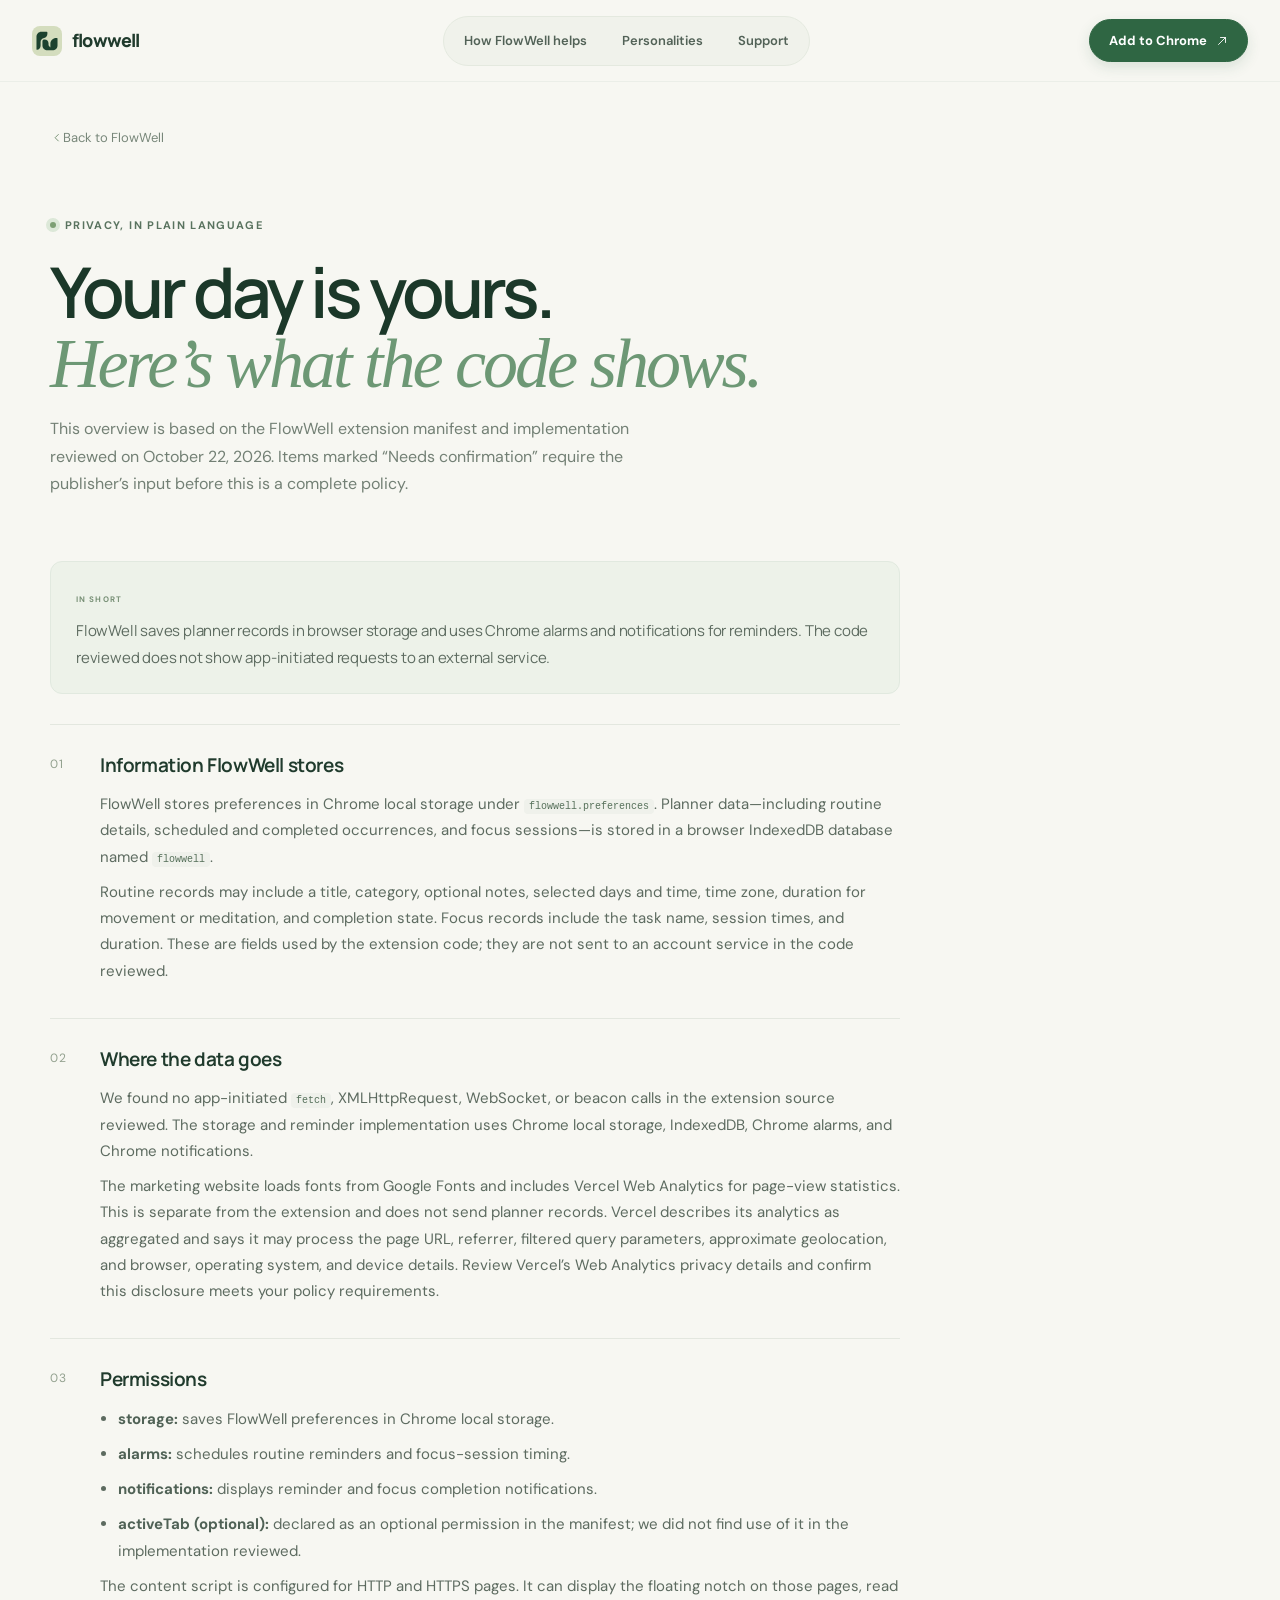
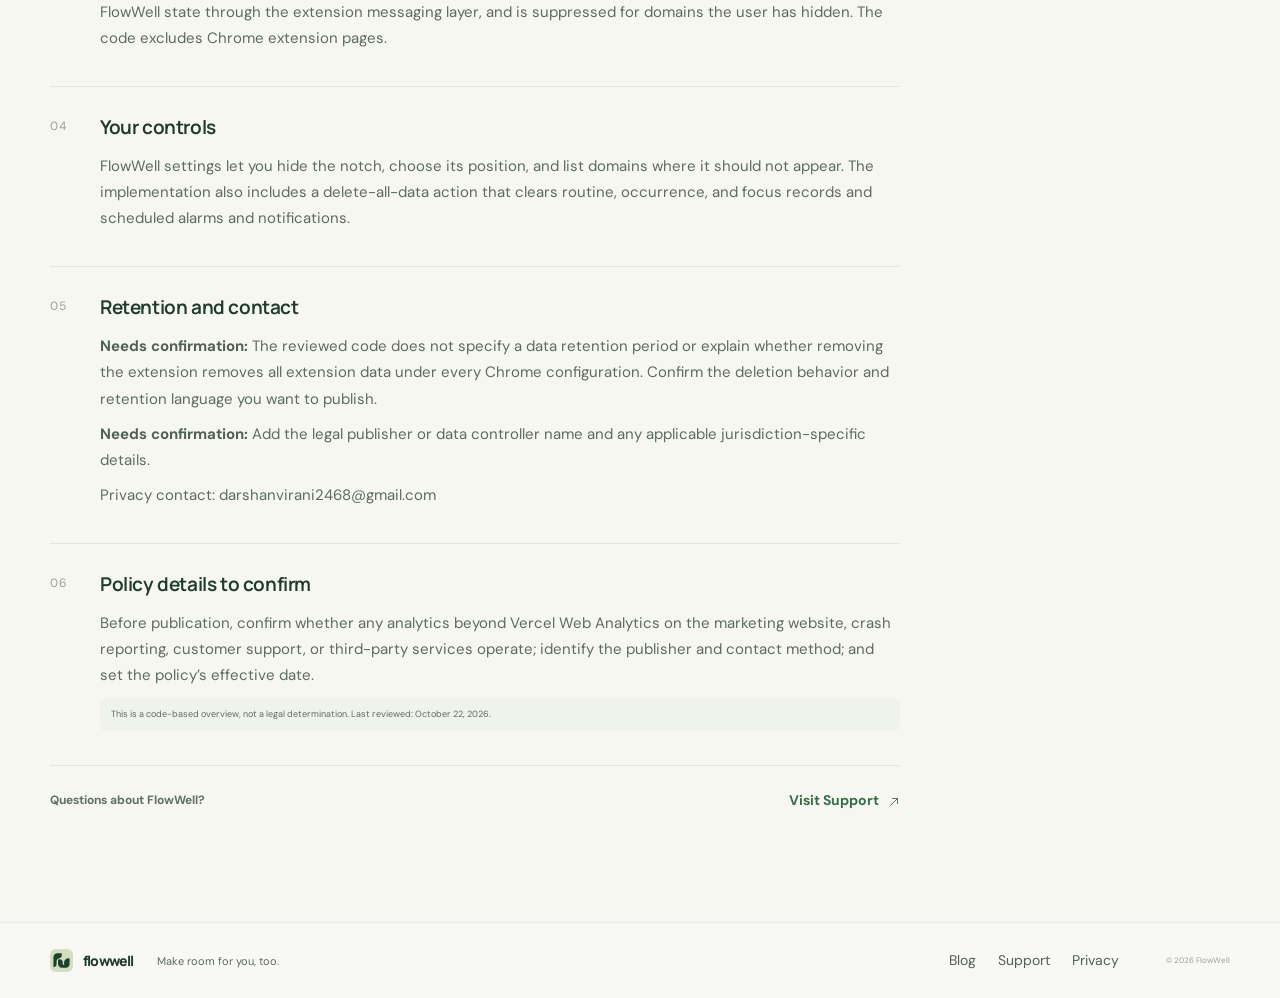
==== commit da56c039: "added blogs" ====
--- a/privacy/index.html
+++ b/privacy/index.html
@@ -1,3 +1,3 @@
-<!doctype html><html lang="en"><head><meta charset="utf-8"><meta name="viewport" content="width=device-width,initial-scale=1"><meta name="theme-color" content="#f7f7f2"><meta name="description" content="FlowWell privacy overview based on the extension's manifest and implementation."><title>Privacy — FlowWell</title><link rel="icon" type="image/svg+xml" href="/icon/flowwell.svg"><link rel="icon" type="image/png" sizes="128x128" href="/icon/flowwell-friendly-128.png"><link rel="apple-touch-icon" href="/icon/flowwell-friendly-128.png"><link href="https://fonts.googleapis.com/css2?family=DM+Sans:wght@400;500;600;700&family=Manrope:wght@400;500;600;700;800&display=swap" rel="stylesheet"><link rel="stylesheet" href="/styles.css?v=20261030-1030center-gap"></head><body class="subpage"><header class="site-header"><a class="brand" href="/"><img src="/icon/flowwell-friendly.svg" alt=""><span>flowwell</span></a><nav class="main-nav"><a href="/#how">How FlowWell helps</a><a href="/#personalities">Personalities</a><a href="/support">Support</a></nav><a class="button button-small header-cta" href="https://chromewebstore.google.com/detail/flowwell/jfcfhemcnhclfepfifoajeejmgnkpngo" target="_blank" rel="noopener noreferrer">Add to Chrome <span>↗</span></a><button class="menu-toggle" aria-label="Open navigation" aria-expanded="false"><i></i><i></i></button></header><main class="subpage-main section-wrap"><a class="back-link" href="/">← &nbsp; Back to FlowWell</a><div class="subpage-hero"><span class="eyebrow"><i class="eyebrow-dot"></i> PRIVACY, IN PLAIN LANGUAGE</span><h1>Your day is yours.<br><em>Here’s what the code shows.</em></h1><p>This overview is based on the FlowWell extension manifest and implementation reviewed on October 22, 2026. Items marked “Needs confirmation” require the publisher’s input before this is a complete policy.</p></div><div class="privacy-document"><div class="privacy-summary"><span>IN SHORT</span><p>FlowWell saves planner records in browser storage and uses Chrome alarms and notifications for reminders. The code reviewed does not show app-initiated requests to an external service.</p></div><section><span class="doc-number">01</span><div><h2>Information FlowWell stores</h2><p>FlowWell stores preferences in Chrome local storage under <code>flowwell.preferences</code>. Planner data—including routine details, scheduled and completed occurrences, and focus sessions—is stored in a browser IndexedDB database named <code>flowwell</code>.</p><p>Routine records may include a title, category, optional notes, selected days and time, time zone, duration for movement or meditation, and completion state. Focus records include the task name, session times, and duration. These are fields used by the extension code; they are not sent to an account service in the code reviewed.</p></div></section><section><span class="doc-number">02</span><div><h2>Where the data goes</h2><p>We found no app-initiated <code>fetch</code>, XMLHttpRequest, WebSocket, or beacon calls in the extension source reviewed. The storage and reminder implementation uses Chrome local storage, IndexedDB, Chrome alarms, and Chrome notifications.</p><p>The marketing website loads fonts from Google Fonts and includes Vercel Web Analytics for page-view statistics. This is separate from the extension and does not send planner records. Vercel describes its analytics as aggregated and says it may process the page URL, referrer, filtered query parameters, approximate geolocation, and browser, operating system, and device details. Review Vercel’s <a href="https://vercel.com/docs/analytics/privacy-policy">Web Analytics privacy details</a> and confirm this disclosure meets your policy requirements.</p></div></section><section><span class="doc-number">03</span><div><h2>Permissions</h2><ul><li><strong>storage:</strong> saves FlowWell preferences in Chrome local storage.</li><li><strong>alarms:</strong> schedules routine reminders and focus-session timing.</li><li><strong>notifications:</strong> displays reminder and focus completion notifications.</li><li><strong>activeTab (optional):</strong> declared as an optional permission in the manifest; we did not find use of it in the implementation reviewed.</li></ul><p>The content script is configured for HTTP and HTTPS pages. It can display the floating notch on those pages, read FlowWell state through the extension messaging layer, and is suppressed for domains the user has hidden. The code excludes Chrome extension pages.</p></div></section><section><span class="doc-number">04</span><div><h2>Your controls</h2><p>FlowWell settings let you hide the notch, choose its position, and list domains where it should not appear. The implementation also includes a delete-all-data action that clears routine, occurrence, and focus records and scheduled alarms and notifications.</p></div></section><section><span class="doc-number">05</span><div><h2>Retention and contact</h2><p><strong>Needs confirmation:</strong> The reviewed code does not specify a data retention period or explain whether removing the extension removes all extension data under every Chrome configuration. Confirm the deletion behavior and retention language you want to publish.</p><p><strong>Needs confirmation:</strong> Add the legal publisher or data controller name and any applicable jurisdiction-specific details.</p><p>Privacy contact: <a href="mailto:darshanvirani2468@gmail.com">darshanvirani2468@gmail.com</a></p></div></section><section><span class="doc-number">06</span><div><h2>Policy details to confirm</h2><p>Before publication, confirm whether any analytics beyond Vercel Web Analytics on the marketing website, crash reporting, customer support, or third-party services operate; identify the publisher and contact method; and set the policy’s effective date.</p><p class="review-note">This is a code-based overview, not a legal determination. Last reviewed: October 22, 2026.</p></div></section><div class="privacy-next"><span>Questions about FlowWell?</span><a class="text-link" href="/support">Visit Support <span>↗</span></a></div></div></main><footer class="site-footer"><a class="brand footer-brand" href="/"><img src="/icon/flowwell-friendly.svg" alt=""><span>flowwell</span></a><span class="footer-note">Make room for you, too.</span><nav><a href="/support">Support</a><a href="/privacy">Privacy</a></nav><small>© 2026 FlowWell</small></footer><script src="/icons.js" defer></script><script src="/app.js?v=20261030-1030center-gap" defer></script><script>window.va = window.va || function () { (window.vaq = window.vaq || []).push(arguments); };</script>
+<!doctype html><html lang="en"><head><meta charset="utf-8"><meta name="viewport" content="width=device-width,initial-scale=1"><meta name="theme-color" content="#f7f7f2"><meta name="description" content="FlowWell privacy overview based on the extension's manifest and implementation."><title>Privacy — FlowWell</title><link rel="icon" type="image/svg+xml" href="/icon/flowwell.svg"><link rel="icon" type="image/png" sizes="128x128" href="/icon/flowwell-friendly-128.png"><link rel="apple-touch-icon" href="/icon/flowwell-friendly-128.png"><link href="https://fonts.googleapis.com/css2?family=DM+Sans:wght@400;500;600;700&family=Manrope:wght@400;500;600;700;800&display=swap" rel="stylesheet"><link rel="stylesheet" href="/styles.css?v=20261030-1030center-gap"></head><body class="subpage"><header class="site-header"><a class="brand" href="/"><img src="/icon/flowwell-friendly.svg" alt=""><span>flowwell</span></a><nav class="main-nav"><a href="/#how">How FlowWell helps</a><a href="/#personalities">Personalities</a><a href="/support">Support</a></nav><a class="button button-small header-cta" href="https://chromewebstore.google.com/detail/flowwell/jfcfhemcnhclfepfifoajeejmgnkpngo" target="_blank" rel="noopener noreferrer">Add to Chrome <span>↗</span></a><button class="menu-toggle" aria-label="Open navigation" aria-expanded="false"><i></i><i></i></button></header><main class="subpage-main section-wrap"><a class="back-link" href="/">← &nbsp; Back to FlowWell</a><div class="subpage-hero"><span class="eyebrow"><i class="eyebrow-dot"></i> PRIVACY, IN PLAIN LANGUAGE</span><h1>Your day is yours.<br><em>Here’s what the code shows.</em></h1><p>This overview is based on the FlowWell extension manifest and implementation reviewed on October 22, 2026. Items marked “Needs confirmation” require the publisher’s input before this is a complete policy.</p></div><div class="privacy-document"><div class="privacy-summary"><span>IN SHORT</span><p>FlowWell saves planner records in browser storage and uses Chrome alarms and notifications for reminders. The code reviewed does not show app-initiated requests to an external service.</p></div><section><span class="doc-number">01</span><div><h2>Information FlowWell stores</h2><p>FlowWell stores preferences in Chrome local storage under <code>flowwell.preferences</code>. Planner data—including routine details, scheduled and completed occurrences, and focus sessions—is stored in a browser IndexedDB database named <code>flowwell</code>.</p><p>Routine records may include a title, category, optional notes, selected days and time, time zone, duration for movement or meditation, and completion state. Focus records include the task name, session times, and duration. These are fields used by the extension code; they are not sent to an account service in the code reviewed.</p></div></section><section><span class="doc-number">02</span><div><h2>Where the data goes</h2><p>We found no app-initiated <code>fetch</code>, XMLHttpRequest, WebSocket, or beacon calls in the extension source reviewed. The storage and reminder implementation uses Chrome local storage, IndexedDB, Chrome alarms, and Chrome notifications.</p><p>The marketing website loads fonts from Google Fonts and includes Vercel Web Analytics for page-view statistics. This is separate from the extension and does not send planner records. Vercel describes its analytics as aggregated and says it may process the page URL, referrer, filtered query parameters, approximate geolocation, and browser, operating system, and device details. Review Vercel’s <a href="https://vercel.com/docs/analytics/privacy-policy">Web Analytics privacy details</a> and confirm this disclosure meets your policy requirements.</p></div></section><section><span class="doc-number">03</span><div><h2>Permissions</h2><ul><li><strong>storage:</strong> saves FlowWell preferences in Chrome local storage.</li><li><strong>alarms:</strong> schedules routine reminders and focus-session timing.</li><li><strong>notifications:</strong> displays reminder and focus completion notifications.</li><li><strong>activeTab (optional):</strong> declared as an optional permission in the manifest; we did not find use of it in the implementation reviewed.</li></ul><p>The content script is configured for HTTP and HTTPS pages. It can display the floating notch on those pages, read FlowWell state through the extension messaging layer, and is suppressed for domains the user has hidden. The code excludes Chrome extension pages.</p></div></section><section><span class="doc-number">04</span><div><h2>Your controls</h2><p>FlowWell settings let you hide the notch, choose its position, and list domains where it should not appear. The implementation also includes a delete-all-data action that clears routine, occurrence, and focus records and scheduled alarms and notifications.</p></div></section><section><span class="doc-number">05</span><div><h2>Retention and contact</h2><p><strong>Needs confirmation:</strong> The reviewed code does not specify a data retention period or explain whether removing the extension removes all extension data under every Chrome configuration. Confirm the deletion behavior and retention language you want to publish.</p><p><strong>Needs confirmation:</strong> Add the legal publisher or data controller name and any applicable jurisdiction-specific details.</p><p>Privacy contact: <a href="mailto:darshanvirani2468@gmail.com">darshanvirani2468@gmail.com</a></p></div></section><section><span class="doc-number">06</span><div><h2>Policy details to confirm</h2><p>Before publication, confirm whether any analytics beyond Vercel Web Analytics on the marketing website, crash reporting, customer support, or third-party services operate; identify the publisher and contact method; and set the policy’s effective date.</p><p class="review-note">This is a code-based overview, not a legal determination. Last reviewed: October 22, 2026.</p></div></section><div class="privacy-next"><span>Questions about FlowWell?</span><a class="text-link" href="/support">Visit Support <span>↗</span></a></div></div></main><footer class="site-footer"><a class="brand footer-brand" href="/"><img src="/icon/flowwell-friendly.svg" alt=""><span>flowwell</span></a><span class="footer-note">Make room for you, too.</span><nav><a href="/blog/">Blog</a><a href="/support">Support</a><a href="/privacy">Privacy</a></nav><small>© 2026 FlowWell</small></footer><script src="/icons.js" defer></script><script src="/app.js?v=20261030-1030center-gap" defer></script><script>window.va = window.va || function () { (window.vaq = window.vaq || []).push(arguments); };</script>
 <script defer src="/_vercel/insights/script.js"></script>
 </body></html>
--- a/styles.css
+++ b/styles.css
@@ -315,3 +315,35 @@
   .flowwell-notch-center .main-nav{transform:translateX(-38vw)}
 }
 @media(prefers-reduced-motion:reduce){.flowwell-notch-present .main-nav,.flowwell-notch-present .header-cta{transition:none}}
+
+/* FlowWell editorial pages */
+.blog-list-wrap,.blog-article-wrap{width:min(1120px,calc(100% - 48px));margin:0 auto}
+.blog-list-hero{padding:112px 0 62px;max-width:760px}
+.blog-list-hero h1,.blog-article h1{font:700 clamp(42px,6vw,76px)/1.04 Manrope,sans-serif;letter-spacing:-.055em;color:#173c2a;margin:22px 0}
+.blog-list-hero h1 em,.blog-article h1 em{font-family:Georgia,serif;font-weight:400;color:#709879}
+.blog-list-hero>p,.blog-intro{max-width:690px;color:#65766b;font-size:20px;line-height:1.65}
+.blog-grid{display:grid;grid-template-columns:repeat(2,minmax(0,1fr));gap:18px;padding-bottom:44px}
+.blog-card{display:flex;flex-direction:column;min-height:255px;padding:30px;border:1px solid #e0e6dc;border-radius:22px;background:#fbfcf9;color:inherit;text-decoration:none;transition:transform .25s ease,border-color .25s ease,box-shadow .25s ease}
+.blog-card:hover{transform:translateY(-4px);border-color:#a9c2a7;box-shadow:0 18px 45px #24442c12}
+.blog-card-index{font-size:12px;font-weight:700;letter-spacing:.13em;color:#78927d}
+.blog-card h2{font:700 24px/1.25 Manrope,sans-serif;letter-spacing:-.03em;margin:20px 0 10px;color:#1b3d2c}
+.blog-card p{font-size:16px;line-height:1.65;color:#68796d;margin:0 0 22px}
+.blog-read{margin-top:auto;font-weight:700;color:#39704a}
+.blog-disclaimer{padding:10px 0 72px;color:#68796d;font-size:15px}
+.blog-article-wrap{padding:44px 0 96px}
+.blog-back{display:inline-block;margin:0 0 30px;color:#39704a;font-weight:700;text-decoration:none}
+.blog-article{max-width:780px;margin:0 auto}
+.blog-article h1{font-size:clamp(40px,5vw,64px);margin-top:22px}
+.blog-intro{font-size:19px;padding-bottom:30px;border-bottom:1px solid #e1e7de}
+.blog-prose{padding-top:16px;color:#3c5143;font-size:18px;line-height:1.82}
+.blog-prose h2{font:700 28px/1.25 Manrope,sans-serif;letter-spacing:-.035em;color:#1b3d2c;margin:38px 0 12px}
+.blog-prose p{margin:0 0 20px}
+.blog-prose ul{padding-left:24px;margin:0 0 22px}
+.blog-prose li{padding:4px 0}
+.blog-product-note{display:flex;gap:18px;align-items:flex-start;padding:24px;margin-top:44px;border-radius:20px;background:#edf3e9}
+.blog-product-note>img{width:42px;height:42px;flex:none}
+.blog-product-note b{font:700 18px Manrope,sans-serif;color:#1b3d2c}
+.blog-product-note p{margin:8px 0;color:#607267;line-height:1.6}
+.blog-product-note a{color:#39704a;font-weight:700}
+@media(max-width:700px){.blog-list-wrap,.blog-article-wrap{width:min(100% - 32px,600px)}.blog-list-hero{padding:72px 0 38px}.blog-grid{grid-template-columns:1fr;gap:12px}.blog-card{min-height:0;padding:24px}.blog-list-hero>p,.blog-intro{font-size:18px}.blog-prose{font-size:17px}.blog-article-wrap{padding-top:30px}}
+@media(prefers-reduced-motion:reduce){.blog-card{transition:none}.blog-card:hover{transform:none}}
